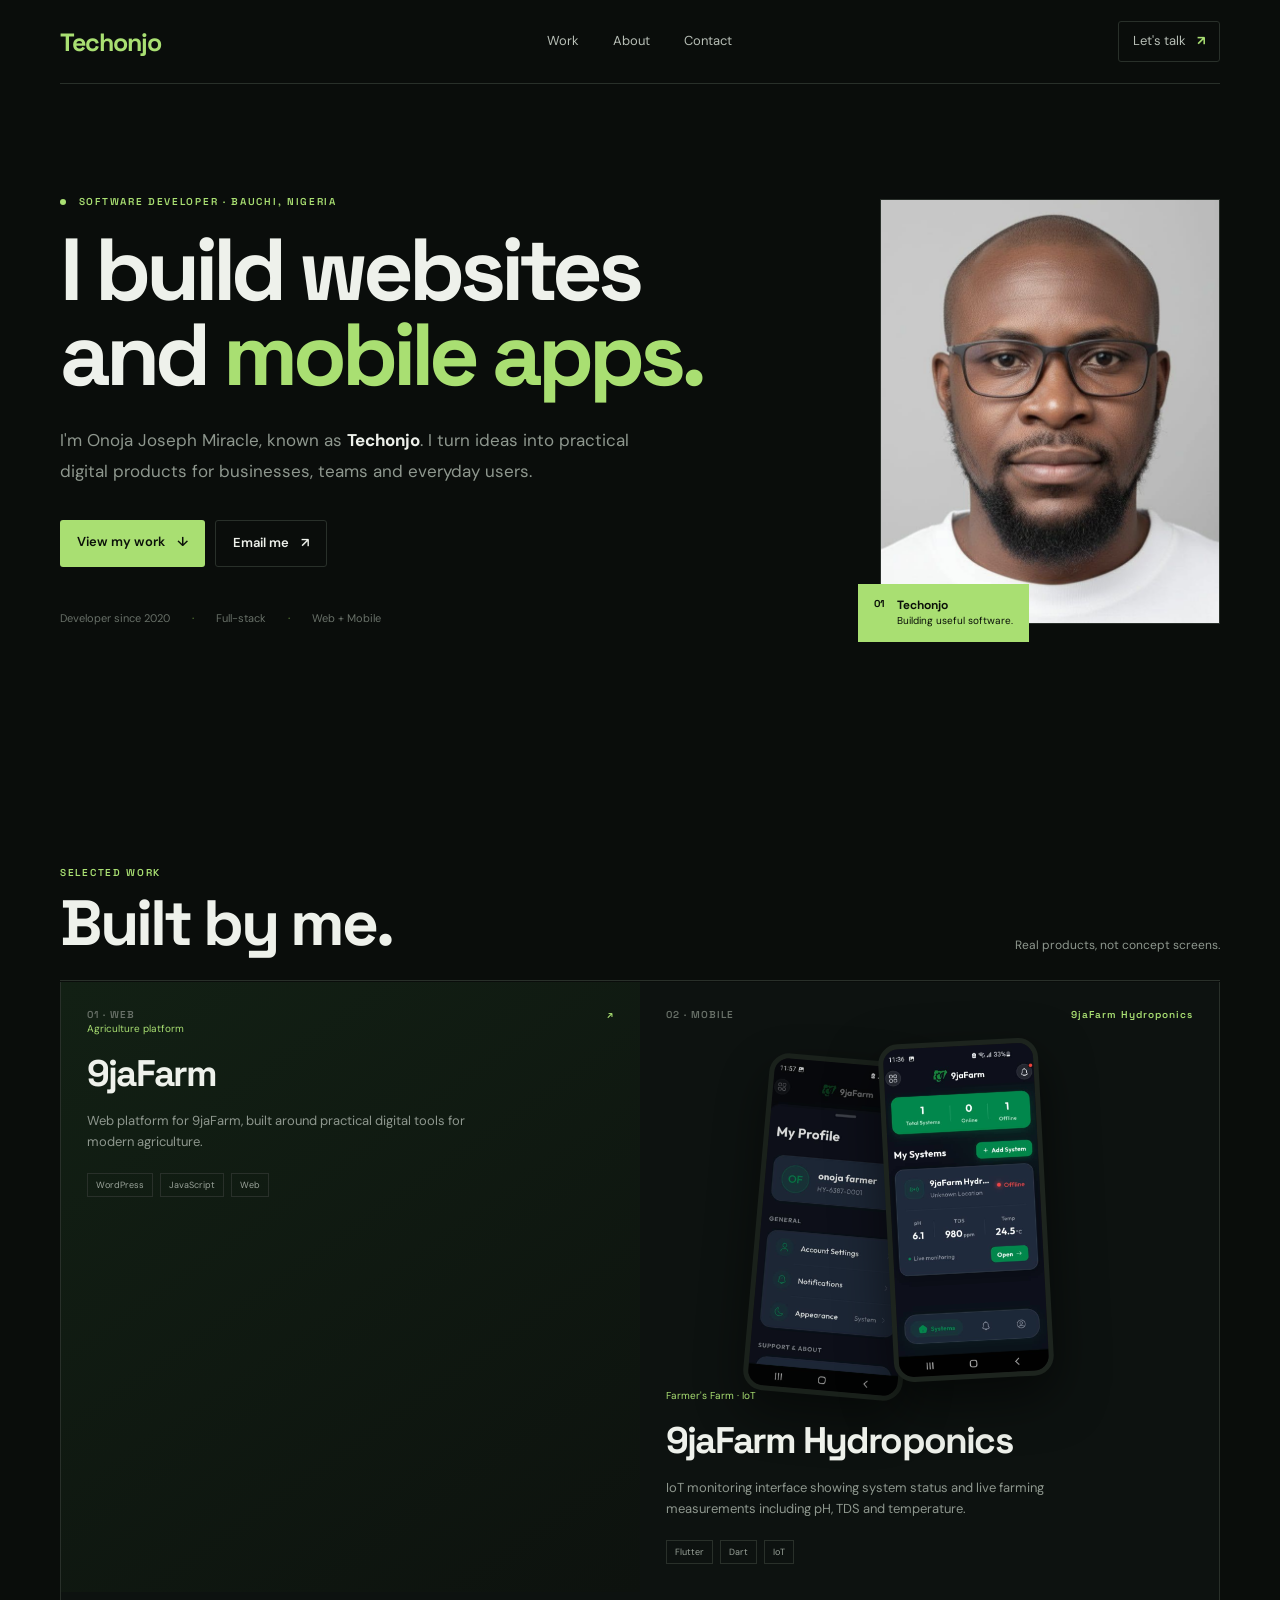
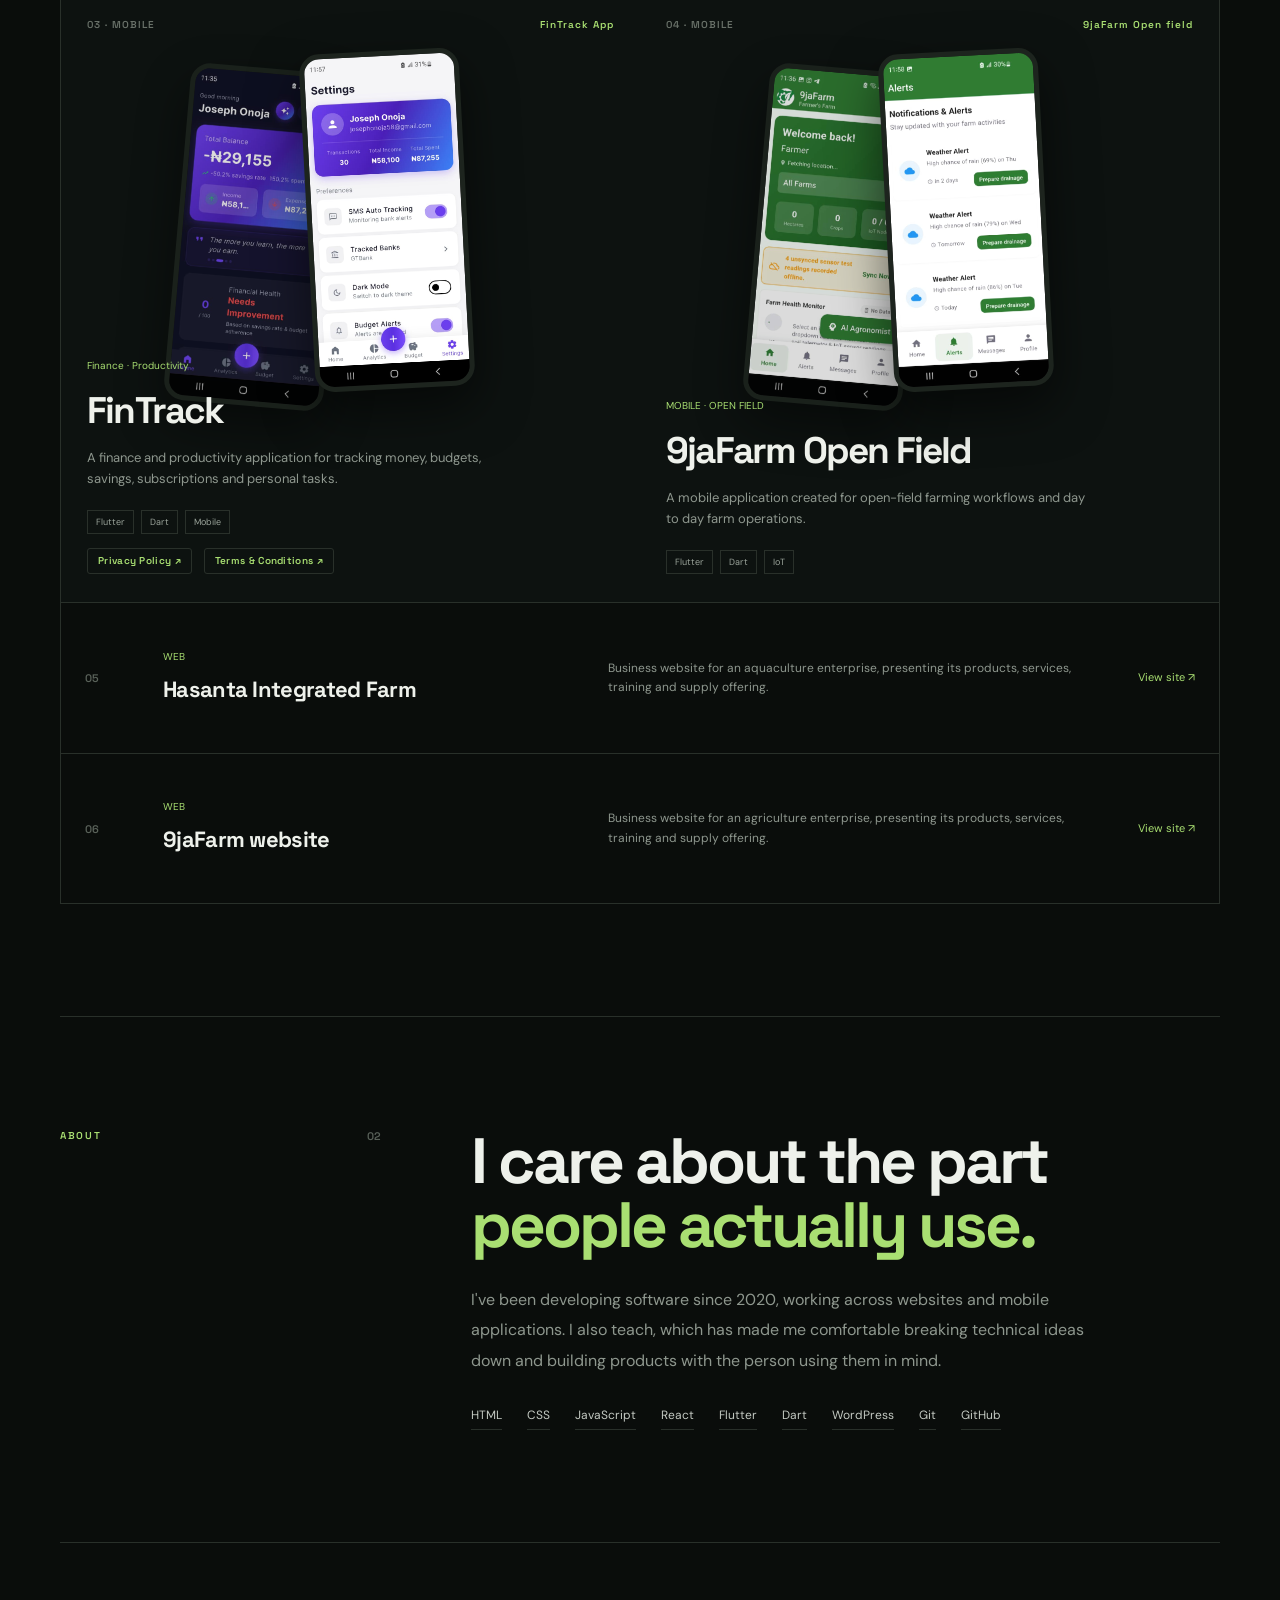
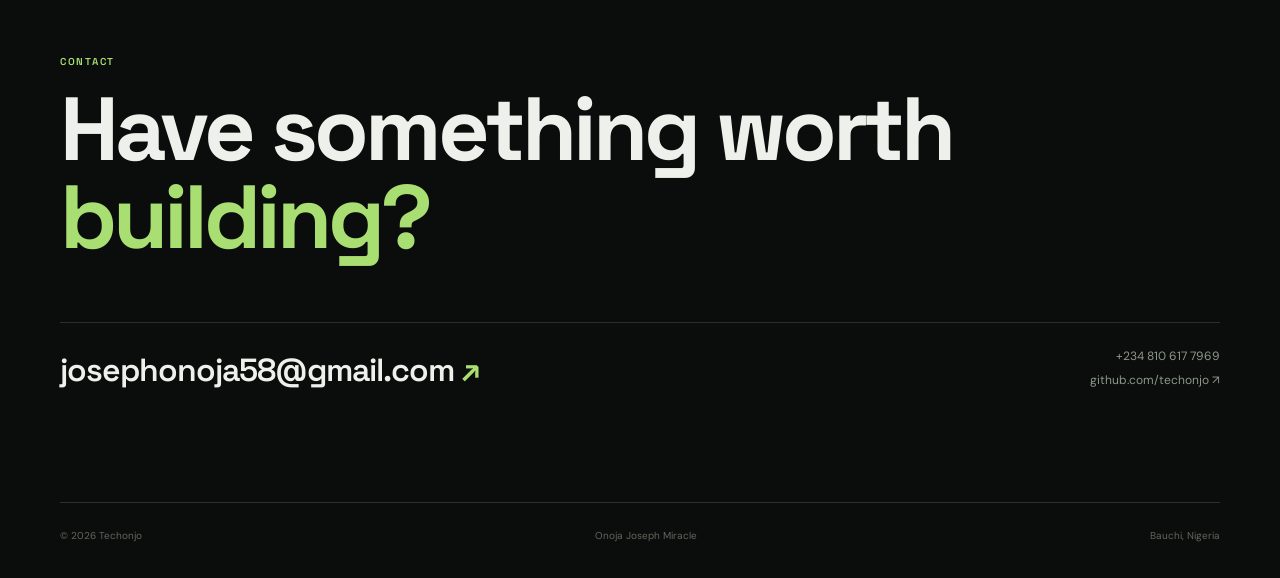
==== index.html @ ebf91900 "Add FinTrack privacy policy & terms pages; add legal links under FinTrack card" ====
<!DOCTYPE html>
<html lang="en">
<head>
  <meta charset="UTF-8">
  <meta name="viewport" content="width=device-width, initial-scale=1.0">
  <meta name="description" content="Techonjo — Onoja Joseph Miracle, software developer building web and mobile applications.">
  <title>Techonjo — Software Developer</title>
  <link rel="preconnect" href="https://fonts.googleapis.com">
  <link rel="preconnect" href="https://fonts.gstatic.com" crossorigin>
  <link href="https://fonts.googleapis.com/css2?family=DM+Sans:wght@400;500;600;700&family=Space+Grotesk:wght@500;600;700&display=swap" rel="stylesheet">
  <link rel="stylesheet" href="styles.css">
</head>
<body>
  <header class="nav">
    <a class="brand" href="#home">Techonjo</a>
    <nav><a href="#work">Work</a><a href="#about">About</a><a href="#contact">Contact</a></nav>
    <a class="talk" href="mailto:josephonoja58@gmail.com">Let's talk <b>↗</b></a>
    <button class="hamburger" id="hamburger" aria-label="Open menu">
      <span></span><span></span><span></span>
    </button>
  </header>

  <div class="mobile-nav" id="mobile-nav">
    <button class="close-btn" id="close-nav" aria-label="Close menu">×</button>
    <a href="#work" class="mob-link">Work</a>
    <a href="#about" class="mob-link">About</a>
    <a href="#contact" class="mob-link">Contact</a>
    <a href="mailto:josephonoja58@gmail.com" style="color:var(--green);font-size:14px;margin-top:8px">josephonoja58@gmail.com ↗</a>
  </div>

  <main>
    <section class="hero" id="home">
      <div>
        <div class="eyebrow"><span></span> Software Developer · Bauchi, Nigeria</div>
        <h1>I build websites<br>and <em>mobile apps.</em></h1>
        <p class="lead">I'm Onoja Joseph Miracle, known as <strong>Techonjo</strong>. I turn ideas into practical digital products for businesses, teams and everyday users.</p>
        <div class="actions">
          <a class="btn fill" href="#work">View my work <span>↓</span></a>
          <a class="btn outline" href="mailto:josephonoja58@gmail.com">Email me <span>↗</span></a>
        </div>
        <div class="facts"><span>Developer since 2020</span><span>Full-stack</span><span>Web + Mobile</span></div>
      </div>

      <div class="portrait">
        <img src="assets/profile.jpg" alt="Onoja Joseph Miracle">
        <div class="portrait-label"><small>01</small><strong>Techonjo</strong><span>Building useful software.</span></div>
      </div>
    </section>

    <section class="work section" id="work">
      <div class="heading">
        <div><div class="eyebrow">Selected work</div><h2>Built by me.</h2></div>
        <p>Real products, not concept screens.</p>
      </div>

      <div class="feature-grid">
        <a class="feature feature-green" href="https://9jafarm.com.ng" target="_blank" rel="noopener">
          <div class="feature-copy">
            <div class="project-meta"><span>01 · WEB</span><span>↗</span></div>
            <div>
              <div class="type">Agriculture platform</div>
              <h3>9jaFarm</h3>
              <p>Web platform for 9jaFarm, built around practical digital tools for modern agriculture.</p>
              <div class="tags"><span>WordPress</span><span>JavaScript</span><span>Web</span></div>
            </div>
          </div>
        </a>

        <div class="app-showcase">
          <div class="project-meta"><span>02 · MOBILE</span><span>9jaFarm Hydroponics</span></div>
          <div class="phones">
            <div class="phone phone-back"><img src="assets/hydropro.jpeg" alt="9jaFarm Hydroponics app screen"></div>
            <div class="phone phone-front"><img src="assets/9jafarm-farmer.jpg" alt="9jaFarm Farmer's Farm app screen"></div>
          </div>
          <div class="app-copy">
            <div class="type">Farmer's Farm · IoT</div>
            <h3>9jaFarm Hydroponics</h3>
            <p>IoT monitoring interface showing system status and live farming measurements including pH, TDS and temperature.</p>
            <div class="tags"><span>Flutter</span><span>Dart</span><span>IoT</span></div>
          </div>
        </div>

        <div class="app-showcase">
          <div class="project-meta"><span>03 · MOBILE</span><span>FinTrack App</span></div>
          <div class="phones">
            <div class="phone phone-back"><img src="assets/Fintrack.jpeg" alt="FinTrack app screen"></div>
            <div class="phone phone-front"><img src="assets/fintrackwhite.jpeg" alt="FinTrack app screen"></div>
          </div>
          <div class="app-copy">
            <div class="type">Finance · Productivity</div>
            <h3>FinTrack</h3>
            <p>A finance and productivity application for tracking money, budgets, savings, subscriptions and personal tasks.</p>
            <div class="tags"><span>Flutter</span><span>Dart</span><span>Mobile</span></div>
            <div class="legal-links">
              <a href="fintrack-privacy-policy.html">Privacy Policy ↗</a>
              <a href="fintrack-terms.html">Terms &amp; Conditions ↗</a>
            </div>
          </div>
        </div>

        <div class="app-showcase">
          <div class="project-meta"><span>04 · MOBILE</span><span>9jaFarm Open field</span></div>
          <div class="phones">
            <div class="phone phone-back"><img src="assets/9jafarm-hydroponics.jpg" alt="9jaFarm Hydroponics app screen"></div>
            <div class="phone phone-front"><img src="assets/9jafarmweather.jpeg" alt="9jaFarm Hydroponics app screen"></div>
          </div>
          <div class="app-copy">
            <div class="type">MOBILE · OPEN FIELD</div>
            <h3>9jaFarm Open Field</h3>
            <p>A mobile application created for open-field farming workflows and day to day farm operations.</p>
            <div class="tags"><span>Flutter</span><span>Dart</span><span>IoT</span></div>
          </div>
        </div>
      </div>

      <div class="project-list">
        <article class="row-project">
          <div class="number">05</div><div><div class="type">WEB</div><h3>Hasanta Integrated Farm</h3></div>
          <p>Business website for an aquaculture enterprise, presenting its products, services, training and supply offering.</p>
          <a class="arrow" href="https://hasantafarm.com" target="_blank" rel="noopener">View site ↗</a>
        </article>

        <article class="row-project">
          <div class="number">06</div><div><div class="type">WEB</div><h3>9jaFarm website</h3></div>
          <p>Business website for an agriculture enterprise, presenting its products, services, training and supply offering.</p>
          <a class="arrow" href="https://9jafarm.com.ng" target="_blank" rel="noopener">View site ↗</a>
        </article>
      </div>
    </section>

    <section class="about section" id="about">
      <div class="side"><div class="eyebrow">About</div><span>02</span></div>
      <div>
        <h2>I care about the part<br><em>people actually use.</em></h2>
        <p class="about-text">I've been developing software since 2020, working across websites and mobile applications. I also teach, which has made me comfortable breaking technical ideas down and building products with the person using them in mind.</p>
        <div class="skill-line">
          <span>HTML</span><span>CSS</span><span>JavaScript</span><span>React</span><span>Flutter</span><span>Dart</span><span>WordPress</span><span>Git</span><span>GitHub</span>
        </div>
      </div>
    </section>

    <section class="contact section" id="contact">
      <div class="eyebrow">Contact</div>
      <h2>Have something worth<br><em>building?</em></h2>
      <div class="contact-bottom">
        <a class="big-email" href="mailto:josephonoja58@gmail.com">josephonoja58@gmail.com <span>↗</span></a>
        <div><a href="tel:+2348106177969">+234 810 617 7969</a><a href="https://github.com/techonjo" target="_blank" rel="noopener">github.com/techonjo ↗</a></div>
      </div>
    </section>
  </main>

  <footer><span>© 2026 Techonjo</span><span>Onoja Joseph Miracle</span><span>Bauchi, Nigeria</span></footer>
  <script src="script.js"></script>
  <script>
    const hamburger = document.getElementById('hamburger');
    const mobileNav = document.getElementById('mobile-nav');
    const closeNav  = document.getElementById('close-nav');
    const mobLinks  = document.querySelectorAll('.mob-link');
    hamburger.addEventListener('click', () => mobileNav.classList.add('open'));
    closeNav.addEventListener('click',  () => mobileNav.classList.remove('open'));
    mobLinks.forEach(l => l.addEventListener('click', () => mobileNav.classList.remove('open')));
  </script>
</body>
</html>
---- styles.css ----
:root{--bg:#0a0d0b;--panel:#101511;--panel2:#151b16;--text:#eef1eb;--muted:#8e978e;--line:#29302a;--green:#a9df72;--green2:#6f9f45;--max:1160px}
*{box-sizing:border-box;margin:0;padding:0}html{scroll-behavior:smooth}body{background:var(--bg);color:var(--text);font-family:"DM Sans",sans-serif;line-height:1.6}a{color:inherit;text-decoration:none}.nav{width:min(var(--max),calc(100% - 44px));height:84px;margin:auto;border-bottom:1px solid var(--line);display:flex;align-items:center;justify-content:space-between}.brand{font:700 25px "Space Grotesk";letter-spacing:-1px;color:var(--green)}nav{display:flex;gap:34px}nav a,.talk{font-size:13px;color:#b7beb6}nav a:hover,.talk:hover{color:var(--green)}.talk{border:1px solid var(--line);padding:9px 14px;border-radius:3px}.talk b{color:var(--green);margin-left:8px}.hero,.section{width:min(var(--max),calc(100% - 44px));margin:auto}.hero{min-height:670px;padding:90px 0 105px;display:grid;grid-template-columns:1.4fr .6fr;gap:80px;align-items:center}.eyebrow{font:600 10px "Space Grotesk";letter-spacing:1.7px;text-transform:uppercase;color:var(--green)}.eyebrow span{display:inline-block;width:6px;height:6px;border-radius:50%;background:var(--green);margin-right:8px}h1,h2,h3{font-family:"Space Grotesk",sans-serif}h1{font-size:clamp(54px,7vw,88px);line-height:.96;letter-spacing:-5px;margin:20px 0 28px}em{font-style:normal;color:var(--green)}.lead{max-width:600px;color:var(--muted);font-size:17px;line-height:1.8}.lead strong{color:var(--text)}.actions{display:flex;gap:10px;margin-top:34px}.btn{padding:12px 17px;font-size:13px;font-weight:600;border-radius:3px}.fill{background:var(--green);color:#0b1009}.outline{border:1px solid var(--line)}.btn span{margin-left:9px}.facts{display:flex;gap:22px;margin-top:43px;color:#687068;font-size:11px}.facts span+span:before{content:"·";color:var(--green2);margin-right:22px}.portrait{width:340px;justify-self:end;position:relative}.portrait img{width:100%;aspect-ratio:4/5;object-fit:cover;object-position:center top;display:block;filter:saturate(.78);border:1px solid var(--line)}.portrait-label{position:absolute;bottom:-18px;left:-22px;background:var(--green);color:#0a1008;padding:13px 16px;display:grid;grid-template-columns:auto auto;column-gap:12px}.portrait-label small{font:700 10px "Space Grotesk";grid-row:span 2}.portrait-label strong{font:700 12px "Space Grotesk"}.portrait-label span{font-size:10px}.section{padding:112px 0}.heading{border-bottom:1px solid var(--line);padding-bottom:25px;margin-bottom:1px;display:flex;justify-content:space-between;align-items:end}.heading h2{font-size:clamp(43px,5vw,66px);line-height:1;letter-spacing:-3px;margin-top:12px}.heading>p{color:var(--muted);font-size:12px}.feature-grid{display:grid;grid-template-columns:1fr 1fr;border:1px solid var(--line);border-top:0}.feature,.app-showcase{min-height:610px}.feature{padding:26px;background:linear-gradient(145deg,#122014,#0d120e);display:flex;flex-direction:column;justify-content:space-between}.project-meta{display:flex;justify-content:space-between;color:#687068;font:600 10px "Space Grotesk";letter-spacing:1px}.project-meta span:last-child{color:var(--green)}.type{font-size:10px;color:var(--green);margin-bottom:7px}.feature h3,.app-copy h3{font-size:37px;letter-spacing:-1.8px}.feature p,.app-copy p{color:var(--muted);font-size:13px;max-width:420px;margin-top:8px}.tags{display:flex;gap:7px;flex-wrap:wrap;margin-top:20px}.tags span{border:1px solid var(--line);padding:4px 8px;color:#9aa39a;font-size:9px}.app-showcase{background:#0d1210;position:relative;overflow:hidden;padding:26px}.phones{height:330px;position:relative;margin-top:25px}.phone{position:absolute;width:160px;height:338px;overflow:hidden;border:5px solid #1d241e;border-radius:20px;box-shadow:0 20px 50px #0008;background:#111}.phone img{width:100%;height:100%;object-fit:cover}.phone-back{left:90px;top:12px;transform:rotate(5deg);opacity:.85}.phone-front{left:220px;top:-5px;transform:rotate(-3deg);z-index:2}.app-copy{position:absolute;left:26px;bottom:28px}.project-list{border:1px solid var(--line);border-top:0}.row-project{min-height:150px;padding:27px 24px;display:grid;grid-template-columns:60px 1fr 1.1fr 100px;gap:18px;align-items:center;border-top:1px solid var(--line);transition:background .2s}.row-project:first-child{border-top:0}.row-project:hover{background:var(--panel)}.number{color:#596159;font:600 11px "Space Grotesk"}.row-project h3{font-size:22px;letter-spacing:-.7px}.row-project p{color:var(--muted);font-size:12px}.arrow{font-size:11px;color:var(--green);text-align:right}.about{display:grid;grid-template-columns:.6fr 1.4fr;gap:90px;border-top:1px solid var(--line)}.side{display:flex;justify-content:space-between}.side>span{color:#596159;font:600 11px "Space Grotesk"}.about h2{font-size:clamp(42px,5vw,64px);line-height:1;letter-spacing:-3px;margin-bottom:28px}.about-text{max-width:650px;color:var(--muted);font-size:16px;line-height:1.9}.skill-line{display:flex;flex-wrap:wrap;gap:17px 25px;margin-top:30px}.skill-line span{font-size:12px;color:#c4cac3;border-bottom:1px solid var(--line);padding-bottom:4px}.contact{border-top:1px solid var(--line)}.contact h2{font-size:clamp(52px,7vw,90px);line-height:.98;letter-spacing:-4px;margin:18px 0 60px}.contact-bottom{border-top:1px solid var(--line);padding-top:24px;display:flex;justify-content:space-between;align-items:end}.big-email{font:600 clamp(19px,3vw,32px) "Space Grotesk";letter-spacing:-1px}.big-email span{color:var(--green)}.contact-bottom div{display:flex;flex-direction:column;text-align:right;gap:5px;color:var(--muted);font-size:12px}.contact-bottom a:hover{color:var(--green)}footer{width:min(var(--max),calc(100% - 44px));margin:auto;border-top:1px solid var(--line);padding:25px 0 34px;color:#5f685f;font-size:10px;display:flex;justify-content:space-between}
/* ── Legal links (under FinTrack card) ───────────────────── */
.legal-links{display:flex;gap:12px;margin-top:14px;flex-wrap:wrap}
.legal-links a{font-size:10px;font-family:"Space Grotesk",sans-serif;font-weight:600;color:var(--green);border:1px solid var(--line);padding:4px 10px;border-radius:3px;letter-spacing:.3px;transition:background .2s,border-color .2s}
.legal-links a:hover{background:#1a2b15;border-color:var(--green)}
/* ── Hamburger Menu ──────────────────────────────────────── */
.hamburger{display:none;flex-direction:column;gap:5px;cursor:pointer;padding:6px;border:none;background:none}
.hamburger span{display:block;width:22px;height:2px;background:var(--text);border-radius:2px;transition:all .3s}
.mobile-nav{display:none;position:fixed;inset:0;background:var(--bg);z-index:100;flex-direction:column;align-items:center;justify-content:center;gap:36px}
.mobile-nav.open{display:flex}
.mobile-nav a{font:600 28px "Space Grotesk";color:var(--text);letter-spacing:-1px}
.mobile-nav a:hover{color:var(--green)}
.mobile-nav .close-btn{position:absolute;top:28px;right:28px;font-size:24px;background:none;border:none;color:var(--text);cursor:pointer}

/* ── Tablet (≤1024px) ─────────────────────────────────── */
@media(max-width:1024px){
  .feature-grid{grid-template-columns:1fr 1fr}
  .hero{padding:70px 0 90px;gap:50px}
  .phones{height:290px}
  .phone{width:140px;height:295px}
  .phone-back{left:60px}
  .phone-front{left:185px}
}

/* ── Mobile (≤768px) ──────────────────────────────────── */
@media(max-width:768px){
  nav{display:none}
  .hamburger{display:flex}
  .hero{grid-template-columns:1fr;gap:50px;min-height:auto;padding:60px 0 80px}
  .portrait{justify-self:start;width:min(100%,300px)}
  .portrait-label{left:-10px}
  .feature-grid{grid-template-columns:1fr}
  .feature,.app-showcase{min-height:480px}
  .app-showcase{padding:22px 22px 180px}
  .phones{height:260px;margin-top:20px}
  .phone{width:130px;height:274px}
  .phone-back{left:30px;top:10px}
  .phone-front{left:150px;top:-5px}
  .app-copy{position:absolute;left:22px;bottom:22px;right:22px}
  .app-copy h3{font-size:28px;letter-spacing:-1px}
  .row-project{grid-template-columns:45px 1fr;min-height:auto;padding:20px 18px}
  .row-project p,.arrow{grid-column:2}
  .arrow{text-align:left}
  .about{grid-template-columns:1fr;gap:30px}
  .contact-bottom{display:block}
  .contact-bottom div{text-align:left;margin-top:20px}
  footer{gap:12px;flex-wrap:wrap}
  .section{padding:80px 0}
  .heading h2{font-size:clamp(36px,5vw,56px)}
}

/* ── Small Mobile (≤480px) ───────────────────────────── */
@media(max-width:480px){
  .nav,.hero,.section,footer{width:calc(100% - 28px)}
  h1{font-size:clamp(44px,12vw,68px);letter-spacing:-3px}
  .lead{font-size:15px}
  .facts{flex-wrap:wrap;gap:6px 12px}
  .facts span+span:before{display:none}
  .actions{flex-direction:column}
  .btn{text-align:center}
  .portrait{width:min(100%,280px)}
  .portrait-label{left:0;bottom:-14px}
  .feature,.app-showcase{min-height:440px}
  .app-showcase{padding:18px 18px 190px}
  .phones{height:220px;margin-top:16px}
  .phone{width:110px;height:232px;border-width:4px}
  .phone-back{left:16px;top:8px}
  .phone-front{left:120px;top:-4px}
  .app-copy h3{font-size:24px}
  .feature h3{font-size:28px}
  .row-project h3{font-size:18px}
  .section{padding:60px 0}
  .about h2{font-size:clamp(36px,9vw,52px)}
  .contact h2{font-size:clamp(38px,10vw,60px);letter-spacing:-2px}
  .big-email{font-size:clamp(16px,4.5vw,22px)}
  footer{font-size:9px}
}
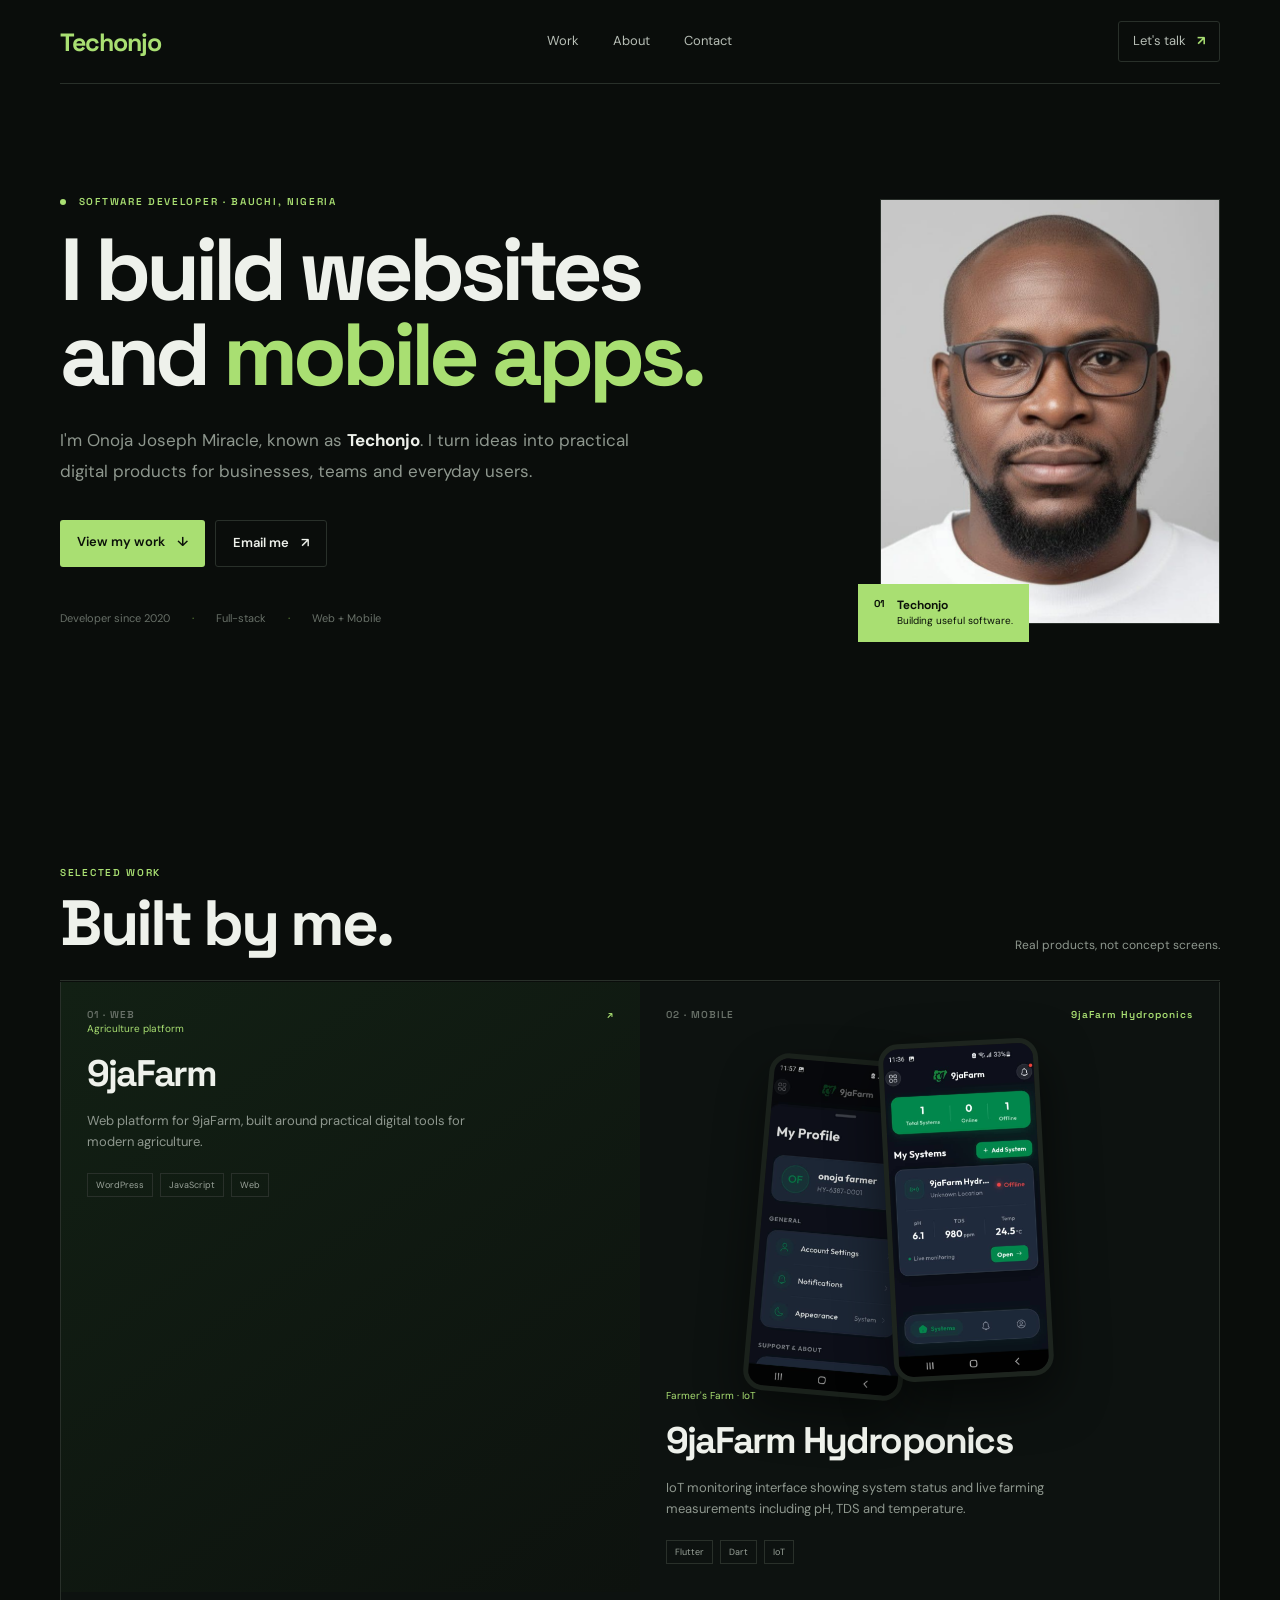
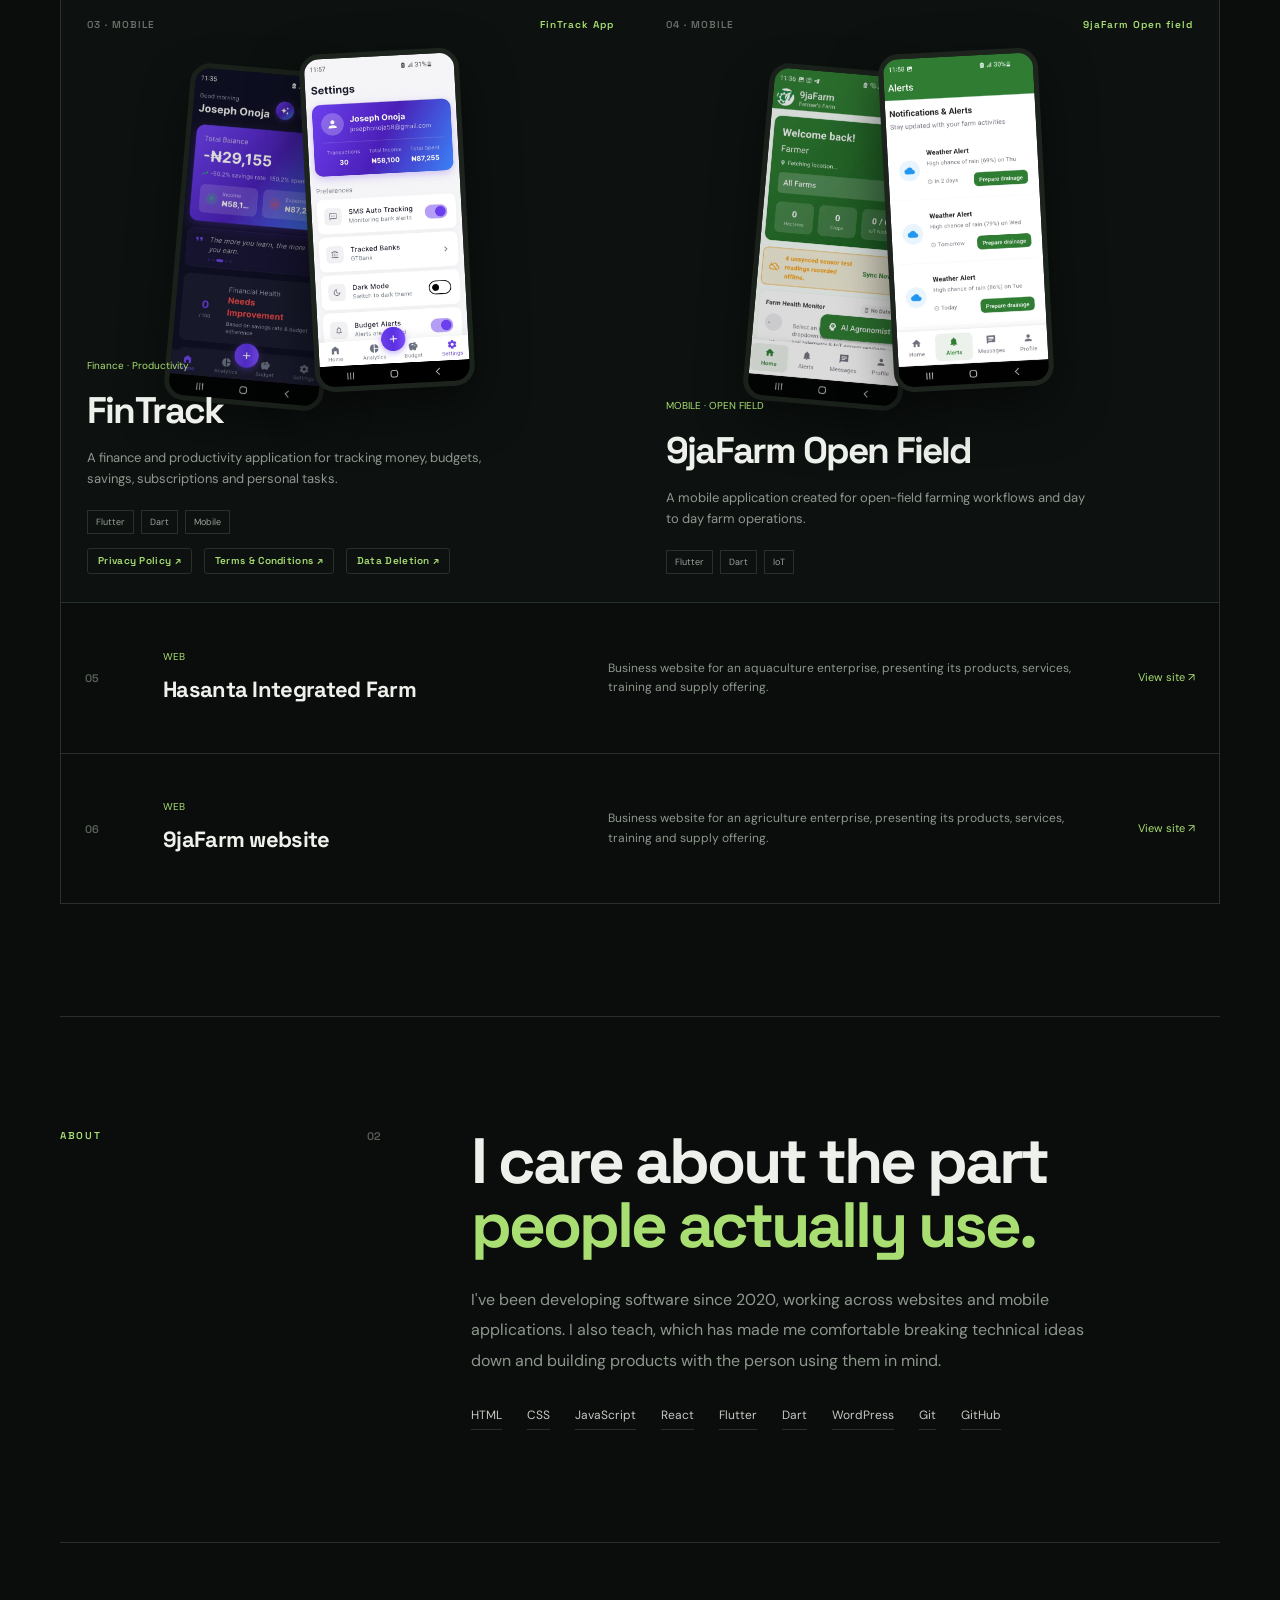
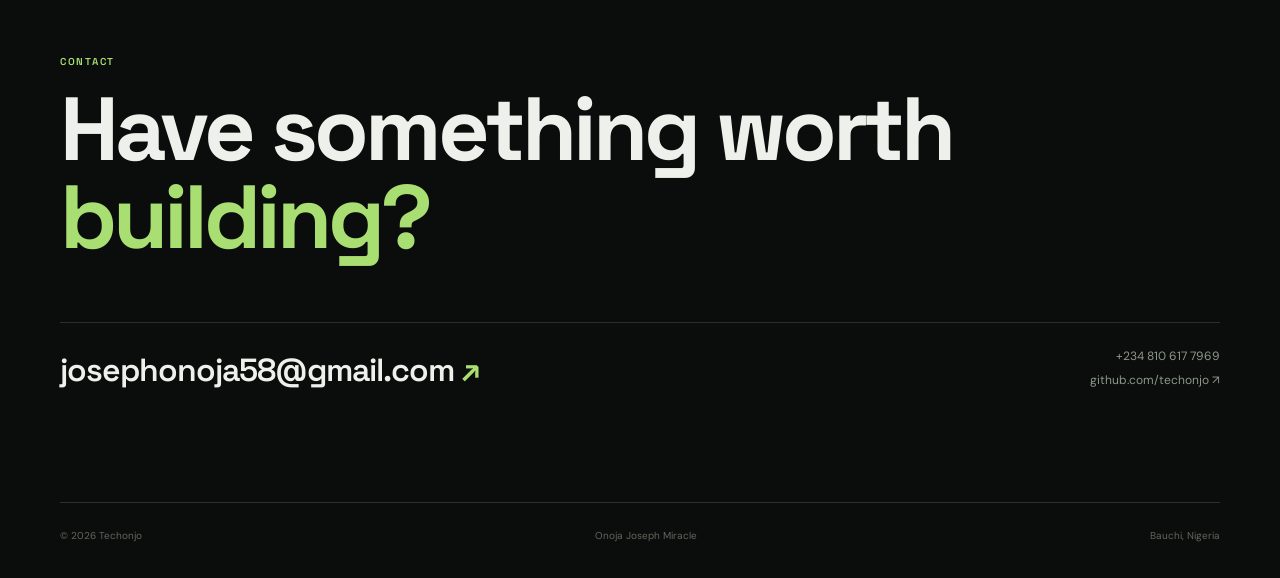
==== commit dec0bb4e: "Add FinTrack Account and Data Deletion page" ====
--- a/index.html
+++ b/index.html
@@ -94,6 +94,7 @@
             <div class="legal-links">
               <a href="fintrack-privacy-policy.html">Privacy Policy ↗</a>
               <a href="fintrack-terms.html">Terms &amp; Conditions ↗</a>
+              <a href="fintrack-deletion.html">Data Deletion ↗</a>
             </div>
           </div>
         </div>
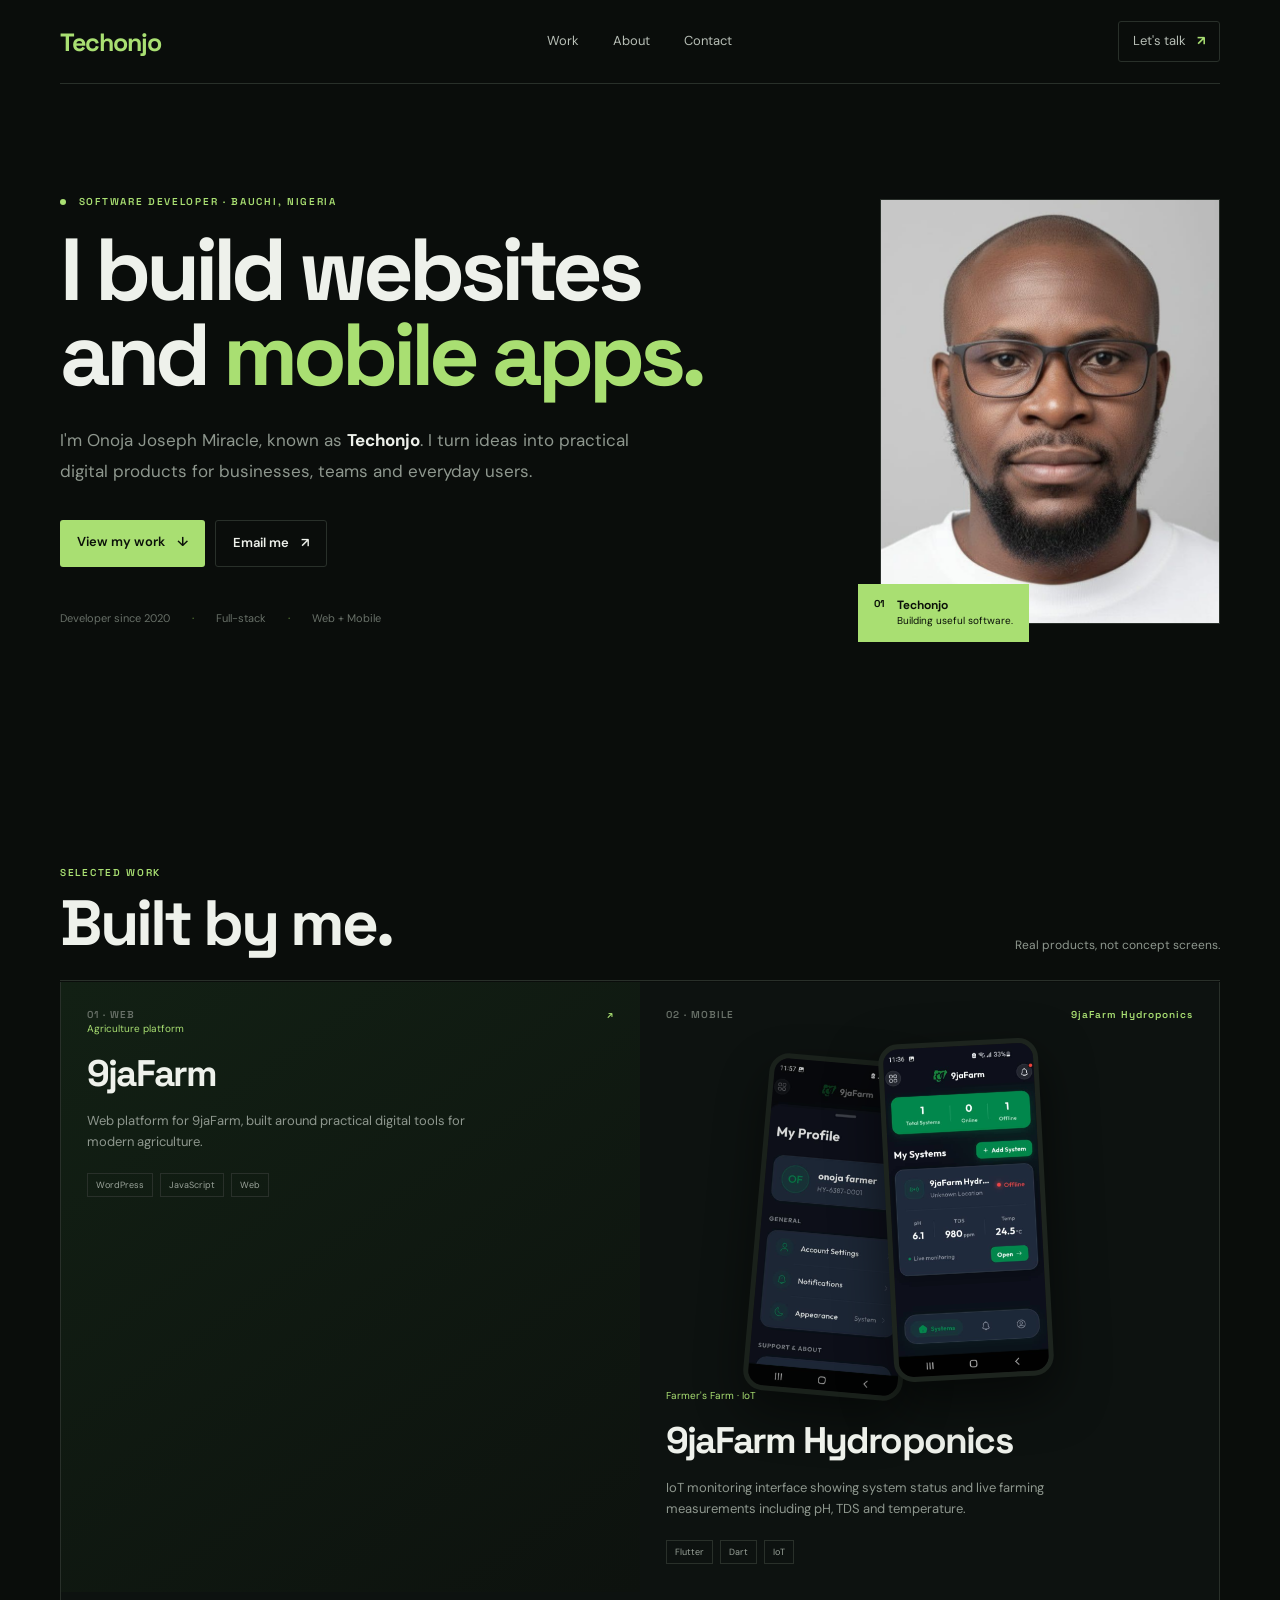
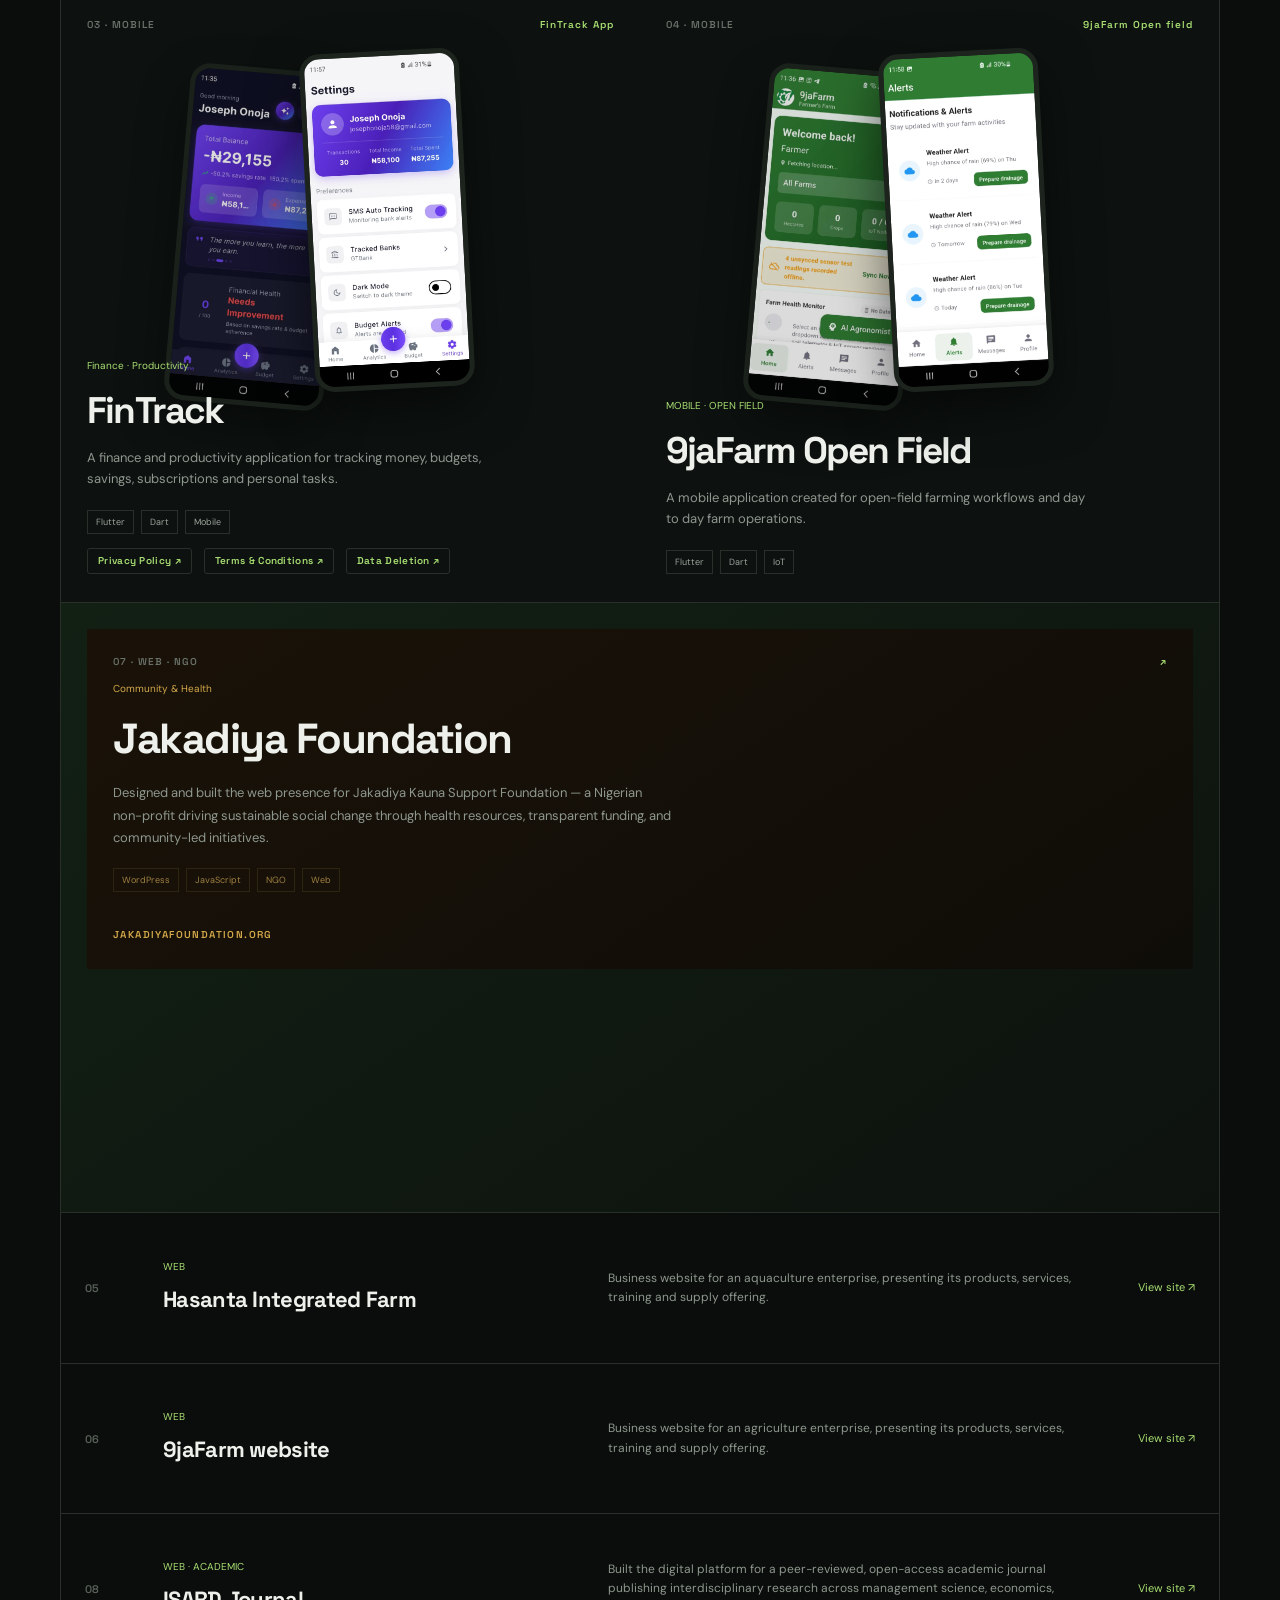
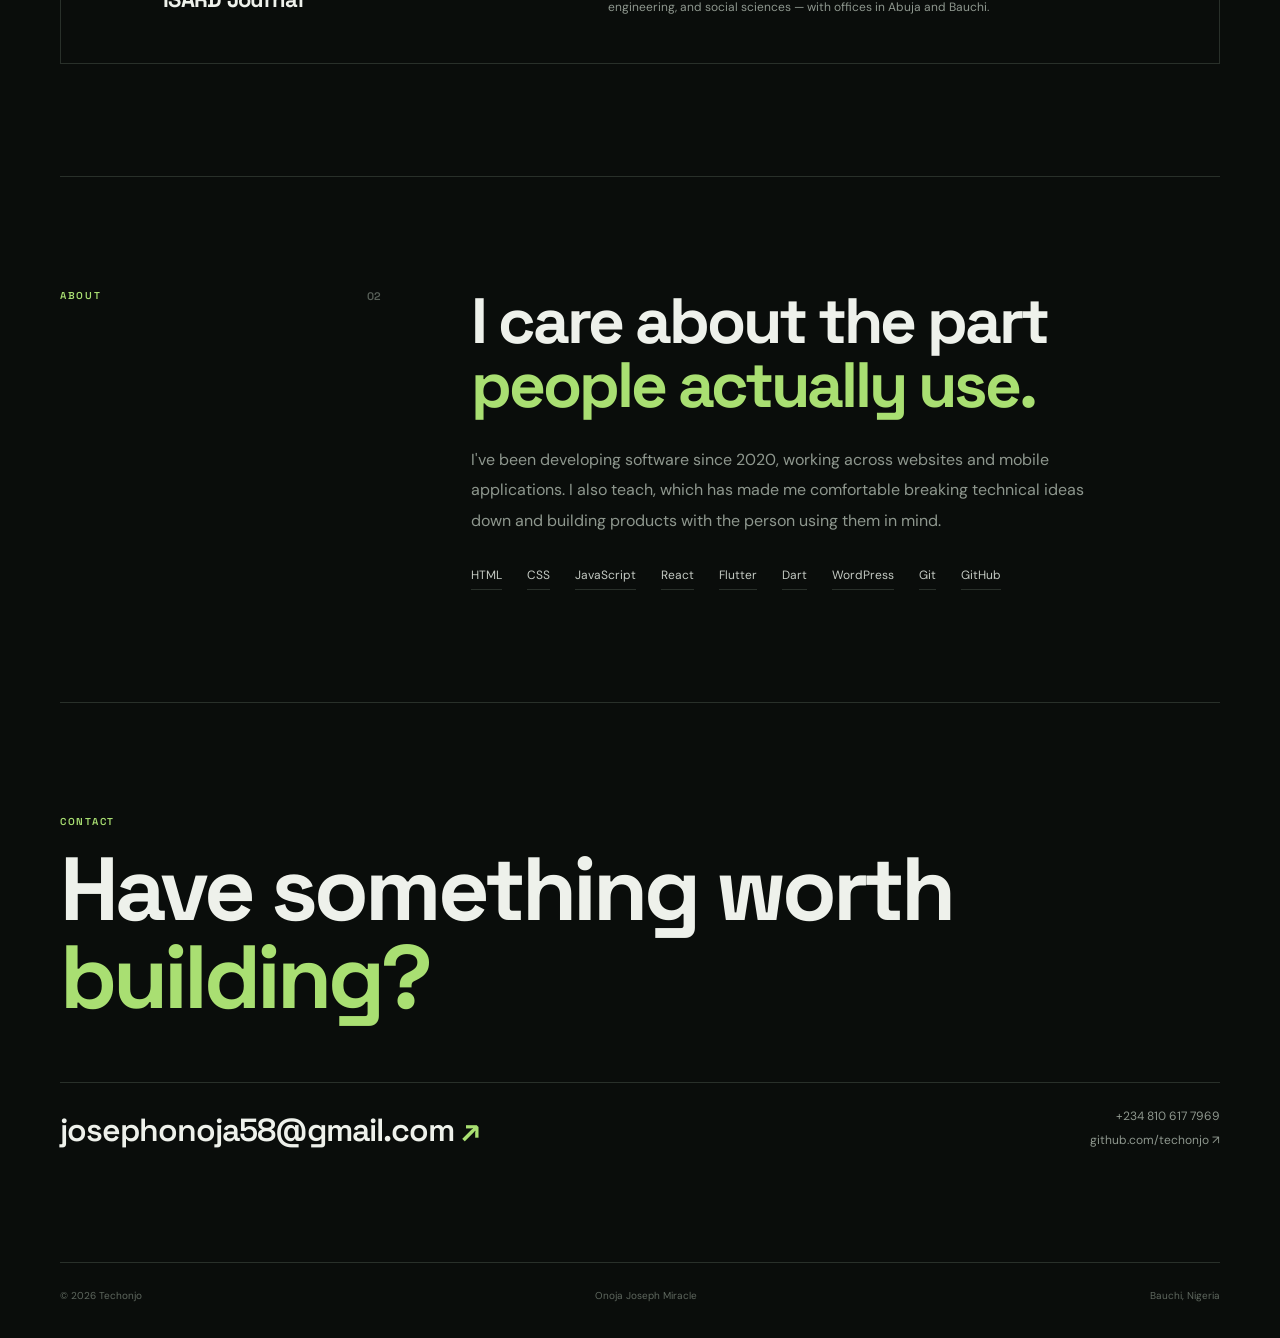
==== commit 7f38b9b8: "Add Jakadiya Foundation and ISARD Journal to portfolio" ====
--- a/index.html
+++ b/index.html
@@ -114,6 +114,25 @@
         </div>
       </div>
 
+      <!-- Jakadiya Foundation — full feature card -->
+      <a class="feature feature-warm" href="https://jakadiyafoundation.org" target="_blank" rel="noopener" style="display:block;border:1px solid var(--line);border-top:0;text-decoration:none;">
+        <div class="feature-copy" style="padding:26px;background:linear-gradient(145deg,#1a1208,#0f0d08);min-height:340px;display:flex;flex-direction:column;justify-content:space-between;">
+          <div class="project-meta"><span>07 · WEB · NGO</span><span>↗</span></div>
+          <div>
+            <div class="type" style="color:#d4a94a;">Community &amp; Health</div>
+            <h3 style="font-size:clamp(28px,4vw,42px);letter-spacing:-1.5px;color:#eef1eb;margin:8px 0 10px;">Jakadiya Foundation</h3>
+            <p style="color:#8e978e;font-size:13px;max-width:560px;line-height:1.75;">Designed and built the web presence for Jakadiya Kauna Support Foundation — a Nigerian non-profit driving sustainable social change through health resources, transparent funding, and community-led initiatives.</p>
+            <div class="tags" style="margin-top:18px;">
+              <span style="border-color:#2e2510;color:#a08040;">WordPress</span>
+              <span style="border-color:#2e2510;color:#a08040;">JavaScript</span>
+              <span style="border-color:#2e2510;color:#a08040;">NGO</span>
+              <span style="border-color:#2e2510;color:#a08040;">Web</span>
+            </div>
+          </div>
+          <div style="margin-top:22px;font-size:10px;font-family:'Space Grotesk',sans-serif;font-weight:600;letter-spacing:1.4px;color:#d4a94a;text-transform:uppercase;">jakadiyafoundation.org</div>
+        </div>
+      </a>
+
       <div class="project-list">
         <article class="row-project">
           <div class="number">05</div><div><div class="type">WEB</div><h3>Hasanta Integrated Farm</h3></div>
@@ -125,6 +144,12 @@
           <div class="number">06</div><div><div class="type">WEB</div><h3>9jaFarm website</h3></div>
           <p>Business website for an agriculture enterprise, presenting its products, services, training and supply offering.</p>
           <a class="arrow" href="https://9jafarm.com.ng" target="_blank" rel="noopener">View site ↗</a>
+        </article>
+
+        <article class="row-project">
+          <div class="number">08</div><div><div class="type">WEB · ACADEMIC</div><h3>ISARD Journal</h3></div>
+          <p>Built the digital platform for a peer-reviewed, open-access academic journal publishing interdisciplinary research across management science, economics, engineering, and social sciences — with offices in Abuja and Bauchi.</p>
+          <a class="arrow" href="https://isardjournal.ng" target="_blank" rel="noopener">View site ↗</a>
         </article>
       </div>
     </section>
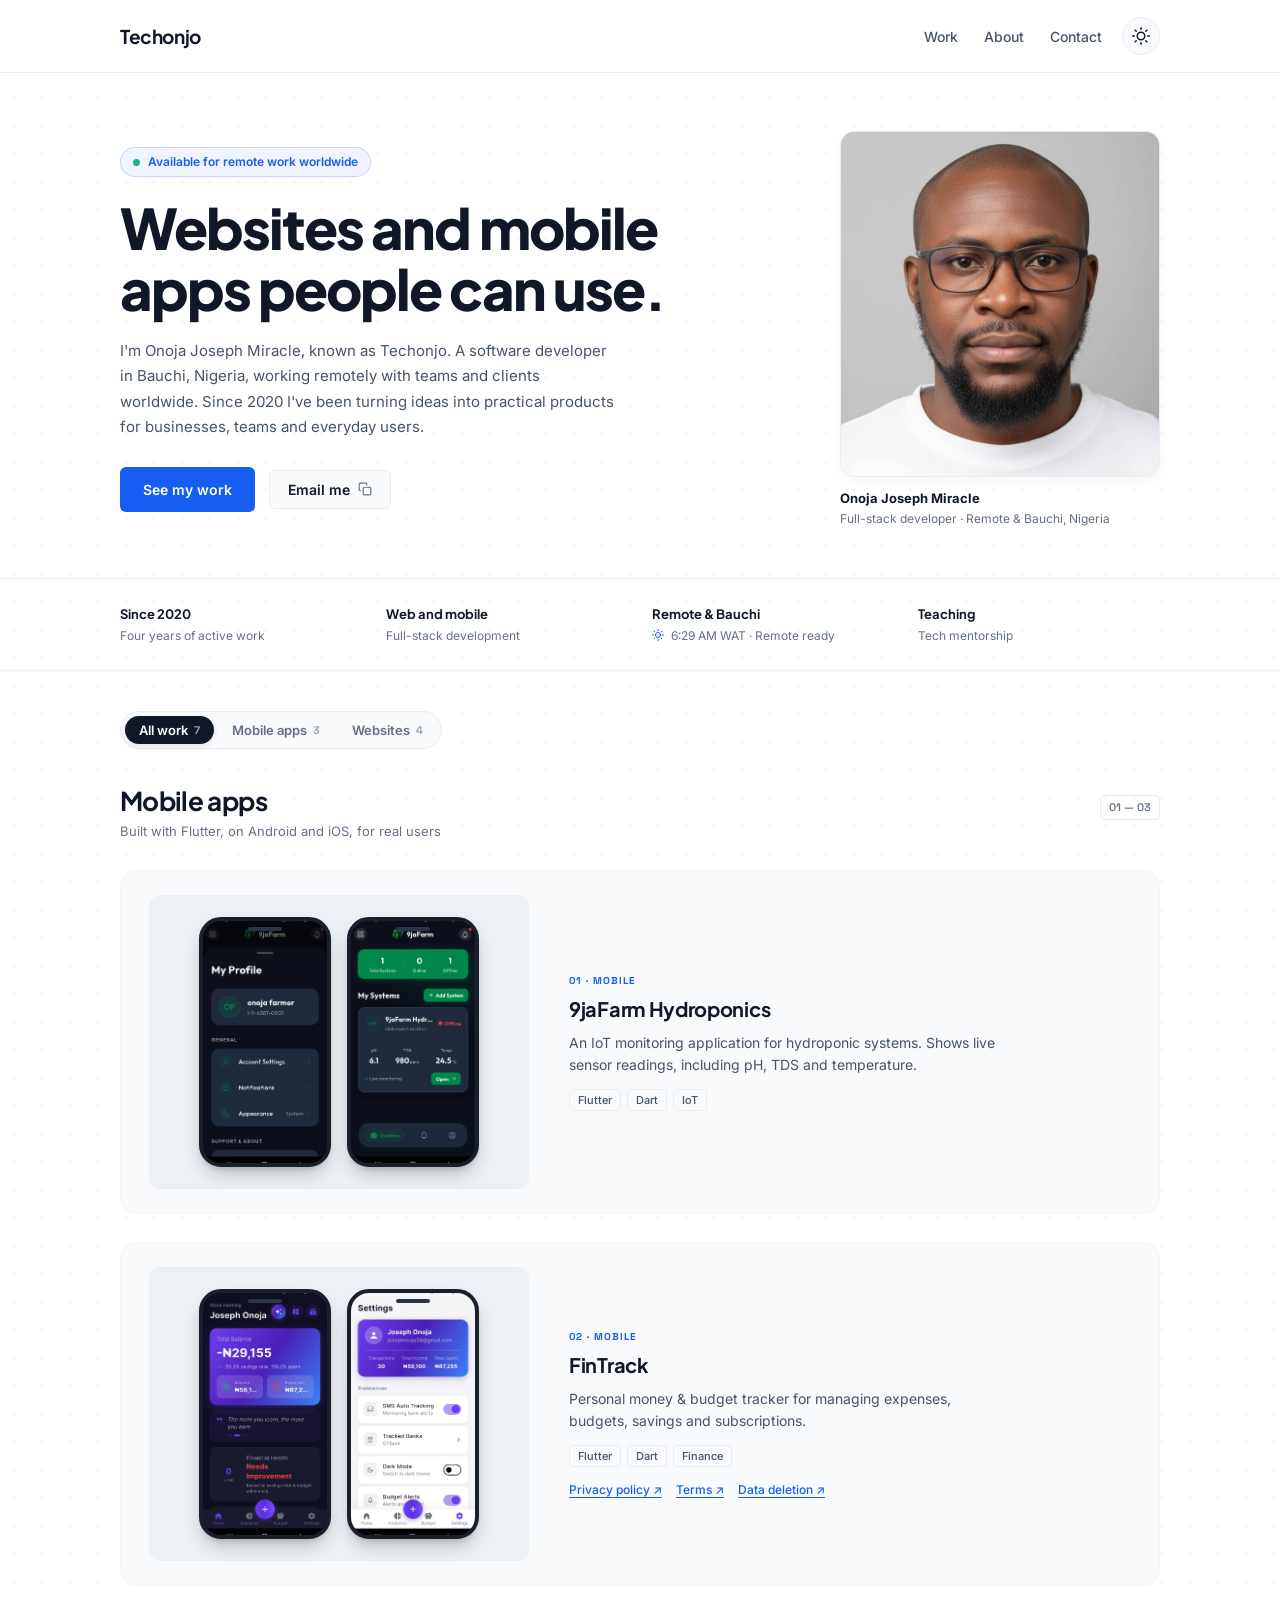
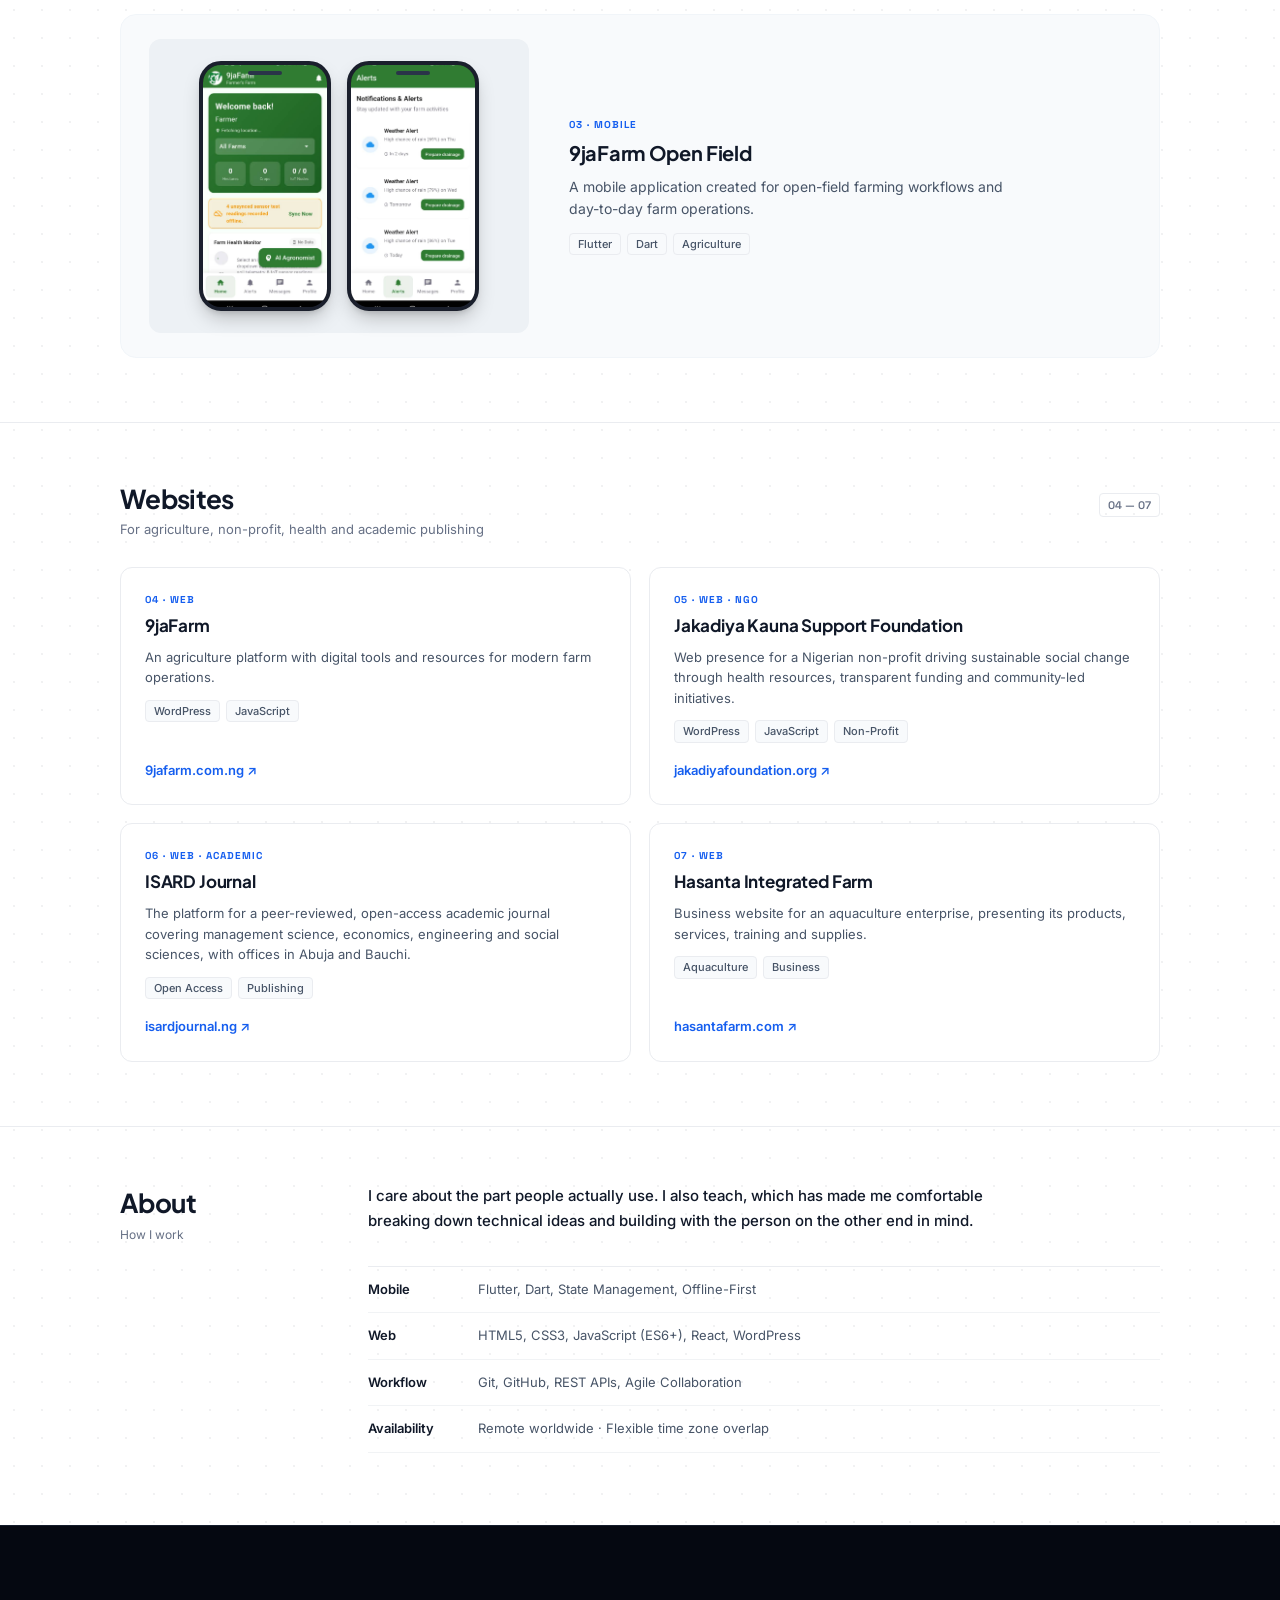
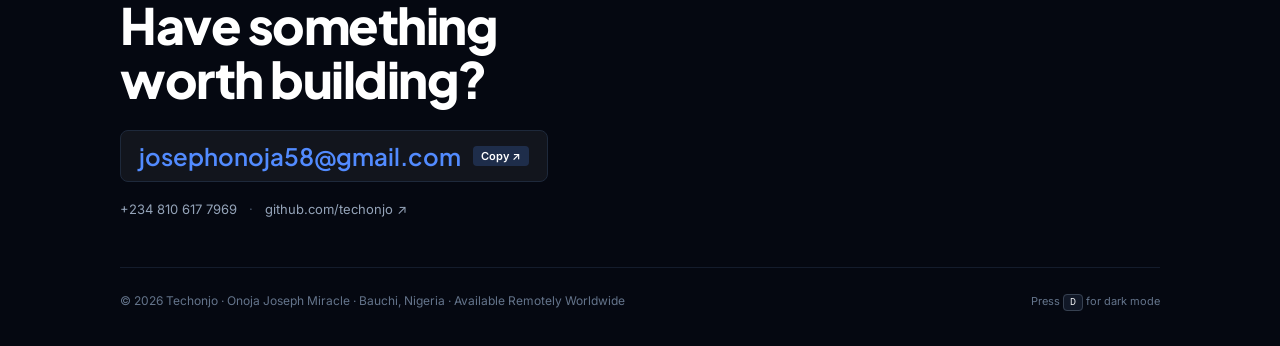
==== commit ce27bca8: "Redesign portfolio: editorial aesthetic, dark mode switcher, interactive project filter, and vector " ====
--- a/index.html
+++ b/index.html
@@ -1,190 +1,393 @@
 <!DOCTYPE html>
-<html lang="en">
+<html lang="en" data-theme="light">
 <head>
   <meta charset="UTF-8">
   <meta name="viewport" content="width=device-width, initial-scale=1.0">
-  <meta name="description" content="Techonjo — Onoja Joseph Miracle, software developer building web and mobile applications.">
+  <meta name="description" content="Techonjo — Onoja Joseph Miracle, software developer building websites and mobile applications people can use.">
   <title>Techonjo — Software Developer</title>
   <link rel="preconnect" href="https://fonts.googleapis.com">
   <link rel="preconnect" href="https://fonts.gstatic.com" crossorigin>
-  <link href="https://fonts.googleapis.com/css2?family=DM+Sans:wght@400;500;600;700&family=Space+Grotesk:wght@500;600;700&display=swap" rel="stylesheet">
+  <link href="https://fonts.googleapis.com/css2?family=Inter:wght@400;500;600;700&family=Plus+Jakarta+Sans:wght@600;700;800&family=Space+Grotesk:wght@500;600;700&display=swap" rel="stylesheet">
   <link rel="stylesheet" href="styles.css">
+  <script>
+    (function() {
+      const saved = localStorage.getItem('techonjo-theme');
+      if (saved) {
+        document.documentElement.setAttribute('data-theme', saved);
+      } else if (window.matchMedia && window.matchMedia('(prefers-color-scheme: dark)').matches) {
+        document.documentElement.setAttribute('data-theme', 'dark');
+      }
+    })();
+  </script>
 </head>
-<body>
-  <header class="nav">
-    <a class="brand" href="#home">Techonjo</a>
-    <nav><a href="#work">Work</a><a href="#about">About</a><a href="#contact">Contact</a></nav>
-    <a class="talk" href="mailto:josephonoja58@gmail.com">Let's talk <b>↗</b></a>
-    <button class="hamburger" id="hamburger" aria-label="Open menu">
-      <span></span><span></span><span></span>
-    </button>
+<body class="blueprint-grid">
+
+  <!-- Toast Notification for Copying Email -->
+  <div class="toast" id="toast" role="status" aria-live="polite">
+    <svg class="toast-svg" width="16" height="16" viewBox="0 0 24 24" fill="none" stroke="#10b981" stroke-width="2.5" stroke-linecap="round" stroke-linejoin="round">
+      <polyline points="20 6 9 17 4 12"></polyline>
+    </svg>
+    <span id="toast-msg">Email copied to clipboard</span>
+  </div>
+
+  <!-- Navigation -->
+  <header class="nav-wrapper">
+    <div class="nav-inner">
+      <a class="brand" href="#home">Techonjo</a>
+      
+      <div class="nav-right">
+        <nav class="nav-links">
+          <a href="#work">Work</a>
+          <a href="#about">About</a>
+          <a href="#contact">Contact</a>
+        </nav>
+
+        <!-- Dark Mode Toggle Button -->
+        <button class="theme-toggle" id="theme-toggle" aria-label="Toggle theme" title="Toggle dark mode (or press D)">
+          <svg class="sun-icon" viewBox="0 0 24 24" width="18" height="18" fill="none" stroke="currentColor" stroke-width="2" stroke-linecap="round" stroke-linejoin="round">
+            <circle cx="12" cy="12" r="5"></circle>
+            <line x1="12" y1="1" x2="12" y2="3"></line>
+            <line x1="12" y1="21" x2="12" y2="23"></line>
+            <line x1="4.22" y1="4.22" x2="5.64" y2="5.64"></line>
+            <line x1="18.36" y1="18.36" x2="19.78" y2="19.78"></line>
+            <line x1="1" y1="12" x2="3" y2="12"></line>
+            <line x1="21" y1="12" x2="23" y2="12"></line>
+            <line x1="4.22" y1="19.78" x2="5.64" y2="18.36"></line>
+            <line x1="18.36" y1="5.64" x2="19.78" y2="4.22"></line>
+          </svg>
+          <svg class="moon-icon" viewBox="0 0 24 24" width="18" height="18" fill="none" stroke="currentColor" stroke-width="2" stroke-linecap="round" stroke-linejoin="round">
+            <path d="M21 12.79A9 9 0 1 1 11.21 3 7 7 0 0 0 21 12.79z"></path>
+          </svg>
+        </button>
+
+        <button class="hamburger" id="hamburger" aria-label="Open menu">
+          <span></span><span></span><span></span>
+        </button>
+      </div>
+    </div>
   </header>
 
+  <!-- Mobile Nav Overlay -->
   <div class="mobile-nav" id="mobile-nav">
-    <button class="close-btn" id="close-nav" aria-label="Close menu">×</button>
+    <button class="close-btn" id="close-nav" aria-label="Close menu">✕</button>
     <a href="#work" class="mob-link">Work</a>
     <a href="#about" class="mob-link">About</a>
     <a href="#contact" class="mob-link">Contact</a>
-    <a href="mailto:josephonoja58@gmail.com" style="color:var(--green);font-size:14px;margin-top:8px">josephonoja58@gmail.com ↗</a>
+    <button class="mob-theme-toggle" id="mob-theme-toggle">
+      <svg width="16" height="16" viewBox="0 0 24 24" fill="none" stroke="currentColor" stroke-width="2" stroke-linecap="round" stroke-linejoin="round">
+        <path d="M21 12.79A9 9 0 1 1 11.21 3 7 7 0 0 0 21 12.79z"></path>
+      </svg>
+      <span>Switch Theme</span>
+    </button>
+    <a href="mailto:josephonoja58@gmail.com" class="mob-email">josephonoja58@gmail.com ↗</a>
   </div>
 
   <main>
-    <section class="hero" id="home">
-      <div>
-        <div class="eyebrow"><span></span> Software Developer · Bauchi, Nigeria</div>
-        <h1>I build websites<br>and <em>mobile apps.</em></h1>
-        <p class="lead">I'm Onoja Joseph Miracle, known as <strong>Techonjo</strong>. I turn ideas into practical digital products for businesses, teams and everyday users.</p>
-        <div class="actions">
-          <a class="btn fill" href="#work">View my work <span>↓</span></a>
-          <a class="btn outline" href="mailto:josephonoja58@gmail.com">Email me <span>↗</span></a>
-        </div>
-        <div class="facts"><span>Developer since 2020</span><span>Full-stack</span><span>Web + Mobile</span></div>
-      </div>
-
-      <div class="portrait">
-        <img src="assets/profile.jpg" alt="Onoja Joseph Miracle">
-        <div class="portrait-label"><small>01</small><strong>Techonjo</strong><span>Building useful software.</span></div>
-      </div>
-    </section>
-
-    <section class="work section" id="work">
-      <div class="heading">
-        <div><div class="eyebrow">Selected work</div><h2>Built by me.</h2></div>
-        <p>Real products, not concept screens.</p>
-      </div>
-
-      <div class="feature-grid">
-        <a class="feature feature-green" href="https://9jafarm.com.ng" target="_blank" rel="noopener">
-          <div class="feature-copy">
-            <div class="project-meta"><span>01 · WEB</span><span>↗</span></div>
-            <div>
-              <div class="type">Agriculture platform</div>
+    <!-- Hero Section -->
+    <section class="hero-section" id="home">
+      <div class="container hero-grid">
+        <div class="hero-content">
+          <div class="status-pill">
+            <span class="pulse-dot"></span>
+            <span id="hero-status-text">Available for remote work worldwide</span>
+          </div>
+
+          <h1 class="hero-title">Websites and mobile<br>apps people can use.</h1>
+          <p class="hero-lead">
+            I'm Onoja Joseph Miracle, known as Techonjo. A software developer in Bauchi, Nigeria, working remotely with teams and clients worldwide. Since 2020 I've been turning ideas into practical products for businesses, teams and everyday users.
+          </p>
+
+          <div class="hero-actions">
+            <a class="btn btn-primary" href="#work">See my work</a>
+            <!-- One-click copy email button with subtle copy feedback -->
+            <button class="btn btn-copy" id="hero-copy-email" title="Click to copy email address" data-email="josephonoja58@gmail.com">
+              <span class="btn-copy-text">Email me</span>
+              <svg class="copy-svg" width="14" height="14" viewBox="0 0 24 24" fill="none" stroke="currentColor" stroke-width="2" stroke-linecap="round" stroke-linejoin="round">
+                <rect x="9" y="9" width="13" height="13" rx="2" ry="2"></rect>
+                <path d="M5 15H4a2 2 0 0 1-2-2V4a2 2 0 0 1 2-2h9a2 2 0 0 1 2 2v1"></path>
+              </svg>
+            </button>
+          </div>
+        </div>
+
+        <div class="hero-portrait-col">
+          <div class="portrait-card">
+            <img src="assets/profile.jpg" alt="Onoja Joseph Miracle">
+          </div>
+          <div class="portrait-caption">
+            <strong>Onoja Joseph Miracle</strong>
+            <span>Full-stack developer · Remote &amp; Bauchi, Nigeria</span>
+          </div>
+        </div>
+      </div>
+    </section>
+
+    <!-- Stats Bar -->
+    <section class="stats-section">
+      <div class="container stats-grid">
+        <div class="stat-item">
+          <span class="stat-title">Since 2020</span>
+          <span class="stat-desc">Four years of active work</span>
+        </div>
+        <div class="stat-item">
+          <span class="stat-title">Web and mobile</span>
+          <span class="stat-desc">Full-stack development</span>
+        </div>
+        <div class="stat-item">
+          <span class="stat-title" id="bauchi-title">Remote &amp; Bauchi</span>
+          <span class="stat-desc" id="bauchi-time">Loading local time...</span>
+        </div>
+        <div class="stat-item">
+          <span class="stat-title">Teaching</span>
+          <span class="stat-desc">Tech mentorship</span>
+        </div>
+      </div>
+    </section>
+
+    <!-- Interactive Filter Strip -->
+    <section class="filter-section" id="work">
+      <div class="container filter-container">
+        <div class="filter-pills" role="tablist" aria-label="Project category filter">
+          <button class="filter-btn active" data-filter="all" role="tab" aria-selected="true">
+            All work <span class="filter-count">7</span>
+          </button>
+          <button class="filter-btn" data-filter="mobile" role="tab" aria-selected="false">
+            Mobile apps <span class="filter-count">3</span>
+          </button>
+          <button class="filter-btn" data-filter="websites" role="tab" aria-selected="false">
+            Websites <span class="filter-count">4</span>
+          </button>
+        </div>
+      </div>
+    </section>
+
+    <!-- Mobile Apps Section -->
+    <section class="work-section project-group" id="group-mobile">
+      <div class="container">
+        <div class="section-header">
+          <div>
+            <h2>Mobile apps</h2>
+            <p class="section-tagline">Built with Flutter, on Android and iOS, for real users</p>
+          </div>
+          <span class="section-badge">01 — 03</span>
+        </div>
+
+        <div class="apps-list">
+          <!-- App 1: 9jaFarm Hydroponics -->
+          <article class="app-card" data-tilt>
+            <div class="app-visual">
+              <div class="phone-frame phone-back" title="Tap to bring forward">
+                <div class="phone-notch"></div>
+                <img src="assets/hydropro.jpeg" alt="9jaFarm Hydroponics status screen">
+              </div>
+              <div class="phone-frame phone-front" title="Tap to bring forward">
+                <div class="phone-notch"></div>
+                <img src="assets/9jafarm-farmer.jpg" alt="9jaFarm Farmer app screen">
+              </div>
+            </div>
+            <div class="app-info">
+              <div class="project-tag-num">01 · MOBILE</div>
+              <h3>9jaFarm Hydroponics</h3>
+              <p>An IoT monitoring application for hydroponic systems. Shows live sensor readings, including pH, TDS and temperature.</p>
+              <div class="tags-row">
+                <span class="pill-tag">Flutter</span>
+                <span class="pill-tag">Dart</span>
+                <span class="pill-tag">IoT</span>
+              </div>
+            </div>
+          </article>
+
+          <!-- App 2: FinTrack -->
+          <article class="app-card" data-tilt>
+            <div class="app-visual">
+              <div class="phone-frame phone-back" title="Tap to bring forward">
+                <div class="phone-notch"></div>
+                <img src="assets/Fintrack.jpeg" alt="FinTrack dark screen">
+              </div>
+              <div class="phone-frame phone-front" title="Tap to bring forward">
+                <div class="phone-notch"></div>
+                <img src="assets/fintrackwhite.jpeg" alt="FinTrack light screen">
+              </div>
+            </div>
+            <div class="app-info">
+              <div class="project-tag-num">02 · MOBILE</div>
+              <h3>FinTrack</h3>
+              <p>Personal money &amp; budget tracker for managing expenses, budgets, savings and subscriptions.</p>
+              <div class="tags-row">
+                <span class="pill-tag">Flutter</span>
+                <span class="pill-tag">Dart</span>
+                <span class="pill-tag">Finance</span>
+              </div>
+              <div class="app-links">
+                <a href="fintrack-privacy-policy.html">Privacy policy ↗</a>
+                <a href="fintrack-terms.html">Terms ↗</a>
+                <a href="fintrack-deletion.html">Data deletion ↗</a>
+              </div>
+            </div>
+          </article>
+
+          <!-- App 3: 9jaFarm Open Field -->
+          <article class="app-card" data-tilt>
+            <div class="app-visual">
+              <div class="phone-frame phone-back" title="Tap to bring forward">
+                <div class="phone-notch"></div>
+                <img src="assets/9jafarm-hydroponics.jpg" alt="9jaFarm Open Field dashboard">
+              </div>
+              <div class="phone-frame phone-front" title="Tap to bring forward">
+                <div class="phone-notch"></div>
+                <img src="assets/9jafarmweather.jpeg" alt="9jaFarm Open Field weather screen">
+              </div>
+            </div>
+            <div class="app-info">
+              <div class="project-tag-num">03 · MOBILE</div>
+              <h3>9jaFarm Open Field</h3>
+              <p>A mobile application created for open-field farming workflows and day-to-day farm operations.</p>
+              <div class="tags-row">
+                <span class="pill-tag">Flutter</span>
+                <span class="pill-tag">Dart</span>
+                <span class="pill-tag">Agriculture</span>
+              </div>
+            </div>
+          </article>
+        </div>
+      </div>
+    </section>
+
+    <!-- Websites Section -->
+    <section class="websites-section project-group" id="group-websites">
+      <div class="container">
+        <div class="section-header">
+          <div>
+            <h2>Websites</h2>
+            <p class="section-tagline">For agriculture, non-profit, health and academic publishing</p>
+          </div>
+          <span class="section-badge">04 — 07</span>
+        </div>
+
+        <div class="websites-grid">
+          <!-- Card 1: 9jaFarm -->
+          <div class="web-card">
+            <div class="web-card-top">
+              <div class="project-tag-num">04 · WEB</div>
               <h3>9jaFarm</h3>
-              <p>Web platform for 9jaFarm, built around practical digital tools for modern agriculture.</p>
-              <div class="tags"><span>WordPress</span><span>JavaScript</span><span>Web</span></div>
-            </div>
-          </div>
-        </a>
-
-        <div class="app-showcase">
-          <div class="project-meta"><span>02 · MOBILE</span><span>9jaFarm Hydroponics</span></div>
-          <div class="phones">
-            <div class="phone phone-back"><img src="assets/hydropro.jpeg" alt="9jaFarm Hydroponics app screen"></div>
-            <div class="phone phone-front"><img src="assets/9jafarm-farmer.jpg" alt="9jaFarm Farmer's Farm app screen"></div>
-          </div>
-          <div class="app-copy">
-            <div class="type">Farmer's Farm · IoT</div>
-            <h3>9jaFarm Hydroponics</h3>
-            <p>IoT monitoring interface showing system status and live farming measurements including pH, TDS and temperature.</p>
-            <div class="tags"><span>Flutter</span><span>Dart</span><span>IoT</span></div>
-          </div>
-        </div>
-
-        <div class="app-showcase">
-          <div class="project-meta"><span>03 · MOBILE</span><span>FinTrack App</span></div>
-          <div class="phones">
-            <div class="phone phone-back"><img src="assets/Fintrack.jpeg" alt="FinTrack app screen"></div>
-            <div class="phone phone-front"><img src="assets/fintrackwhite.jpeg" alt="FinTrack app screen"></div>
-          </div>
-          <div class="app-copy">
-            <div class="type">Finance · Productivity</div>
-            <h3>FinTrack</h3>
-            <p>A finance and productivity application for tracking money, budgets, savings, subscriptions and personal tasks.</p>
-            <div class="tags"><span>Flutter</span><span>Dart</span><span>Mobile</span></div>
-            <div class="legal-links">
-              <a href="fintrack-privacy-policy.html">Privacy Policy ↗</a>
-              <a href="fintrack-terms.html">Terms &amp; Conditions ↗</a>
-              <a href="fintrack-deletion.html">Data Deletion ↗</a>
-            </div>
-          </div>
-        </div>
-
-        <div class="app-showcase">
-          <div class="project-meta"><span>04 · MOBILE</span><span>9jaFarm Open field</span></div>
-          <div class="phones">
-            <div class="phone phone-back"><img src="assets/9jafarm-hydroponics.jpg" alt="9jaFarm Hydroponics app screen"></div>
-            <div class="phone phone-front"><img src="assets/9jafarmweather.jpeg" alt="9jaFarm Hydroponics app screen"></div>
-          </div>
-          <div class="app-copy">
-            <div class="type">MOBILE · OPEN FIELD</div>
-            <h3>9jaFarm Open Field</h3>
-            <p>A mobile application created for open-field farming workflows and day to day farm operations.</p>
-            <div class="tags"><span>Flutter</span><span>Dart</span><span>IoT</span></div>
-          </div>
-        </div>
-      </div>
-
-      <!-- Jakadiya Foundation — full feature card -->
-      <a class="feature feature-warm" href="https://jakadiyafoundation.org" target="_blank" rel="noopener" style="display:block;border:1px solid var(--line);border-top:0;text-decoration:none;">
-        <div class="feature-copy" style="padding:26px;background:linear-gradient(145deg,#1a1208,#0f0d08);min-height:340px;display:flex;flex-direction:column;justify-content:space-between;">
-          <div class="project-meta"><span>07 · WEB · NGO</span><span>↗</span></div>
-          <div>
-            <div class="type" style="color:#d4a94a;">Community &amp; Health</div>
-            <h3 style="font-size:clamp(28px,4vw,42px);letter-spacing:-1.5px;color:#eef1eb;margin:8px 0 10px;">Jakadiya Foundation</h3>
-            <p style="color:#8e978e;font-size:13px;max-width:560px;line-height:1.75;">Designed and built the web presence for Jakadiya Kauna Support Foundation — a Nigerian non-profit driving sustainable social change through health resources, transparent funding, and community-led initiatives.</p>
-            <div class="tags" style="margin-top:18px;">
-              <span style="border-color:#2e2510;color:#a08040;">WordPress</span>
-              <span style="border-color:#2e2510;color:#a08040;">JavaScript</span>
-              <span style="border-color:#2e2510;color:#a08040;">NGO</span>
-              <span style="border-color:#2e2510;color:#a08040;">Web</span>
-            </div>
-          </div>
-          <div style="margin-top:22px;font-size:10px;font-family:'Space Grotesk',sans-serif;font-weight:600;letter-spacing:1.4px;color:#d4a94a;text-transform:uppercase;">jakadiyafoundation.org</div>
-        </div>
-      </a>
-
-      <div class="project-list">
-        <article class="row-project">
-          <div class="number">05</div><div><div class="type">WEB</div><h3>Hasanta Integrated Farm</h3></div>
-          <p>Business website for an aquaculture enterprise, presenting its products, services, training and supply offering.</p>
-          <a class="arrow" href="https://hasantafarm.com" target="_blank" rel="noopener">View site ↗</a>
-        </article>
-
-        <article class="row-project">
-          <div class="number">06</div><div><div class="type">WEB</div><h3>9jaFarm website</h3></div>
-          <p>Business website for an agriculture enterprise, presenting its products, services, training and supply offering.</p>
-          <a class="arrow" href="https://9jafarm.com.ng" target="_blank" rel="noopener">View site ↗</a>
-        </article>
-
-        <article class="row-project">
-          <div class="number">08</div><div><div class="type">WEB · ACADEMIC</div><h3>ISARD Journal</h3></div>
-          <p>Built the digital platform for a peer-reviewed, open-access academic journal publishing interdisciplinary research across management science, economics, engineering, and social sciences — with offices in Abuja and Bauchi.</p>
-          <a class="arrow" href="https://isardjournal.ng" target="_blank" rel="noopener">View site ↗</a>
-        </article>
-      </div>
-    </section>
-
-    <section class="about section" id="about">
-      <div class="side"><div class="eyebrow">About</div><span>02</span></div>
-      <div>
-        <h2>I care about the part<br><em>people actually use.</em></h2>
-        <p class="about-text">I've been developing software since 2020, working across websites and mobile applications. I also teach, which has made me comfortable breaking technical ideas down and building products with the person using them in mind.</p>
-        <div class="skill-line">
-          <span>HTML</span><span>CSS</span><span>JavaScript</span><span>React</span><span>Flutter</span><span>Dart</span><span>WordPress</span><span>Git</span><span>GitHub</span>
-        </div>
-      </div>
-    </section>
-
-    <section class="contact section" id="contact">
-      <div class="eyebrow">Contact</div>
-      <h2>Have something worth<br><em>building?</em></h2>
-      <div class="contact-bottom">
-        <a class="big-email" href="mailto:josephonoja58@gmail.com">josephonoja58@gmail.com <span>↗</span></a>
-        <div><a href="tel:+2348106177969">+234 810 617 7969</a><a href="https://github.com/techonjo" target="_blank" rel="noopener">github.com/techonjo ↗</a></div>
+              <p>An agriculture platform with digital tools and resources for modern farm operations.</p>
+              <div class="tags-row">
+                <span class="pill-tag">WordPress</span>
+                <span class="pill-tag">JavaScript</span>
+              </div>
+            </div>
+            <a class="web-link" href="https://9jafarm.com.ng" target="_blank" rel="noopener">9jafarm.com.ng ↗</a>
+          </div>
+
+          <!-- Card 2: Jakadiya Kauna Support Foundation -->
+          <div class="web-card">
+            <div class="web-card-top">
+              <div class="project-tag-num">05 · WEB · NGO</div>
+              <h3>Jakadiya Kauna Support Foundation</h3>
+              <p>Web presence for a Nigerian non-profit driving sustainable social change through health resources, transparent funding and community-led initiatives.</p>
+              <div class="tags-row">
+                <span class="pill-tag">WordPress</span>
+                <span class="pill-tag">JavaScript</span>
+                <span class="pill-tag">Non-Profit</span>
+              </div>
+            </div>
+            <a class="web-link" href="https://jakadiyafoundation.org" target="_blank" rel="noopener">jakadiyafoundation.org ↗</a>
+          </div>
+
+          <!-- Card 3: ISARD Journal -->
+          <div class="web-card">
+            <div class="web-card-top">
+              <div class="project-tag-num">06 · WEB · ACADEMIC</div>
+              <h3>ISARD Journal</h3>
+              <p>The platform for a peer-reviewed, open-access academic journal covering management science, economics, engineering and social sciences, with offices in Abuja and Bauchi.</p>
+              <div class="tags-row">
+                <span class="pill-tag">Open Access</span>
+                <span class="pill-tag">Publishing</span>
+              </div>
+            </div>
+            <a class="web-link" href="https://isardjournal.ng" target="_blank" rel="noopener">isardjournal.ng ↗</a>
+          </div>
+
+          <!-- Card 4: Hasanta Integrated Farm -->
+          <div class="web-card">
+            <div class="web-card-top">
+              <div class="project-tag-num">07 · WEB</div>
+              <h3>Hasanta Integrated Farm</h3>
+              <p>Business website for an aquaculture enterprise, presenting its products, services, training and supplies.</p>
+              <div class="tags-row">
+                <span class="pill-tag">Aquaculture</span>
+                <span class="pill-tag">Business</span>
+              </div>
+            </div>
+            <a class="web-link" href="https://hasantafarm.com" target="_blank" rel="noopener">hasantafarm.com ↗</a>
+          </div>
+        </div>
+      </div>
+    </section>
+
+    <!-- About Section -->
+    <section class="about-section" id="about">
+      <div class="container about-grid">
+        <div class="about-left">
+          <h2>About</h2>
+          <span class="about-subhead">How I work</span>
+        </div>
+        <div class="about-right">
+          <p class="about-lead">
+            I care about the part people actually use. I also teach, which has made me comfortable breaking down technical ideas and building with the person on the other end in mind.
+          </p>
+
+          <div class="skills-table">
+            <div class="skill-row">
+              <span class="skill-label">Mobile</span>
+              <span class="skill-value">Flutter, Dart, State Management, Offline-First</span>
+            </div>
+            <div class="skill-row">
+              <span class="skill-label">Web</span>
+              <span class="skill-value">HTML5, CSS3, JavaScript (ES6+), React, WordPress</span>
+            </div>
+            <div class="skill-row">
+              <span class="skill-label">Workflow</span>
+              <span class="skill-value">Git, GitHub, REST APIs, Agile Collaboration</span>
+            </div>
+            <div class="skill-row">
+              <span class="skill-label">Availability</span>
+              <span class="skill-value">Remote worldwide · Flexible time zone overlap</span>
+            </div>
+          </div>
+        </div>
       </div>
     </section>
   </main>
 
-  <footer><span>© 2026 Techonjo</span><span>Onoja Joseph Miracle</span><span>Bauchi, Nigeria</span></footer>
+  <!-- Dark Footer / Contact Section -->
+  <footer class="footer-dark" id="contact">
+    <div class="container footer-container">
+      <div class="footer-top">
+        <h2 class="footer-heading">Have something<br>worth building?</h2>
+        
+        <!-- Interactive Copy Email in Footer -->
+        <div class="footer-email-box">
+          <button class="footer-email-btn" id="footer-copy-email" data-email="josephonoja58@gmail.com" title="Click to copy email address">
+            <span>josephonoja58@gmail.com</span>
+            <span class="copy-badge">Copy ↗</span>
+          </button>
+        </div>
+
+        <div class="footer-contacts">
+          <a href="tel:+2348106177969">+234 810 617 7969</a>
+          <span class="footer-sep">·</span>
+          <a href="https://github.com/techonjo" target="_blank" rel="noopener">github.com/techonjo ↗</a>
+        </div>
+      </div>
+
+      <div class="footer-bottom">
+        <p>© 2026 Techonjo · Onoja Joseph Miracle · Bauchi, Nigeria · Available Remotely Worldwide</p>
+        <span class="footer-shortcuts">Press <kbd>D</kbd> for dark mode</span>
+      </div>
+    </div>
+  </footer>
+
   <script src="script.js"></script>
-  <script>
-    const hamburger = document.getElementById('hamburger');
-    const mobileNav = document.getElementById('mobile-nav');
-    const closeNav  = document.getElementById('close-nav');
-    const mobLinks  = document.querySelectorAll('.mob-link');
-    hamburger.addEventListener('click', () => mobileNav.classList.add('open'));
-    closeNav.addEventListener('click',  () => mobileNav.classList.remove('open'));
-    mobLinks.forEach(l => l.addEventListener('click', () => mobileNav.classList.remove('open')));
-  </script>
 </body>
-</html>+</html>
--- a/styles.css
+++ b/styles.css
@@ -1,78 +1,1052 @@
-:root{--bg:#0a0d0b;--panel:#101511;--panel2:#151b16;--text:#eef1eb;--muted:#8e978e;--line:#29302a;--green:#a9df72;--green2:#6f9f45;--max:1160px}
-*{box-sizing:border-box;margin:0;padding:0}html{scroll-behavior:smooth}body{background:var(--bg);color:var(--text);font-family:"DM Sans",sans-serif;line-height:1.6}a{color:inherit;text-decoration:none}.nav{width:min(var(--max),calc(100% - 44px));height:84px;margin:auto;border-bottom:1px solid var(--line);display:flex;align-items:center;justify-content:space-between}.brand{font:700 25px "Space Grotesk";letter-spacing:-1px;color:var(--green)}nav{display:flex;gap:34px}nav a,.talk{font-size:13px;color:#b7beb6}nav a:hover,.talk:hover{color:var(--green)}.talk{border:1px solid var(--line);padding:9px 14px;border-radius:3px}.talk b{color:var(--green);margin-left:8px}.hero,.section{width:min(var(--max),calc(100% - 44px));margin:auto}.hero{min-height:670px;padding:90px 0 105px;display:grid;grid-template-columns:1.4fr .6fr;gap:80px;align-items:center}.eyebrow{font:600 10px "Space Grotesk";letter-spacing:1.7px;text-transform:uppercase;color:var(--green)}.eyebrow span{display:inline-block;width:6px;height:6px;border-radius:50%;background:var(--green);margin-right:8px}h1,h2,h3{font-family:"Space Grotesk",sans-serif}h1{font-size:clamp(54px,7vw,88px);line-height:.96;letter-spacing:-5px;margin:20px 0 28px}em{font-style:normal;color:var(--green)}.lead{max-width:600px;color:var(--muted);font-size:17px;line-height:1.8}.lead strong{color:var(--text)}.actions{display:flex;gap:10px;margin-top:34px}.btn{padding:12px 17px;font-size:13px;font-weight:600;border-radius:3px}.fill{background:var(--green);color:#0b1009}.outline{border:1px solid var(--line)}.btn span{margin-left:9px}.facts{display:flex;gap:22px;margin-top:43px;color:#687068;font-size:11px}.facts span+span:before{content:"·";color:var(--green2);margin-right:22px}.portrait{width:340px;justify-self:end;position:relative}.portrait img{width:100%;aspect-ratio:4/5;object-fit:cover;object-position:center top;display:block;filter:saturate(.78);border:1px solid var(--line)}.portrait-label{position:absolute;bottom:-18px;left:-22px;background:var(--green);color:#0a1008;padding:13px 16px;display:grid;grid-template-columns:auto auto;column-gap:12px}.portrait-label small{font:700 10px "Space Grotesk";grid-row:span 2}.portrait-label strong{font:700 12px "Space Grotesk"}.portrait-label span{font-size:10px}.section{padding:112px 0}.heading{border-bottom:1px solid var(--line);padding-bottom:25px;margin-bottom:1px;display:flex;justify-content:space-between;align-items:end}.heading h2{font-size:clamp(43px,5vw,66px);line-height:1;letter-spacing:-3px;margin-top:12px}.heading>p{color:var(--muted);font-size:12px}.feature-grid{display:grid;grid-template-columns:1fr 1fr;border:1px solid var(--line);border-top:0}.feature,.app-showcase{min-height:610px}.feature{padding:26px;background:linear-gradient(145deg,#122014,#0d120e);display:flex;flex-direction:column;justify-content:space-between}.project-meta{display:flex;justify-content:space-between;color:#687068;font:600 10px "Space Grotesk";letter-spacing:1px}.project-meta span:last-child{color:var(--green)}.type{font-size:10px;color:var(--green);margin-bottom:7px}.feature h3,.app-copy h3{font-size:37px;letter-spacing:-1.8px}.feature p,.app-copy p{color:var(--muted);font-size:13px;max-width:420px;margin-top:8px}.tags{display:flex;gap:7px;flex-wrap:wrap;margin-top:20px}.tags span{border:1px solid var(--line);padding:4px 8px;color:#9aa39a;font-size:9px}.app-showcase{background:#0d1210;position:relative;overflow:hidden;padding:26px}.phones{height:330px;position:relative;margin-top:25px}.phone{position:absolute;width:160px;height:338px;overflow:hidden;border:5px solid #1d241e;border-radius:20px;box-shadow:0 20px 50px #0008;background:#111}.phone img{width:100%;height:100%;object-fit:cover}.phone-back{left:90px;top:12px;transform:rotate(5deg);opacity:.85}.phone-front{left:220px;top:-5px;transform:rotate(-3deg);z-index:2}.app-copy{position:absolute;left:26px;bottom:28px}.project-list{border:1px solid var(--line);border-top:0}.row-project{min-height:150px;padding:27px 24px;display:grid;grid-template-columns:60px 1fr 1.1fr 100px;gap:18px;align-items:center;border-top:1px solid var(--line);transition:background .2s}.row-project:first-child{border-top:0}.row-project:hover{background:var(--panel)}.number{color:#596159;font:600 11px "Space Grotesk"}.row-project h3{font-size:22px;letter-spacing:-.7px}.row-project p{color:var(--muted);font-size:12px}.arrow{font-size:11px;color:var(--green);text-align:right}.about{display:grid;grid-template-columns:.6fr 1.4fr;gap:90px;border-top:1px solid var(--line)}.side{display:flex;justify-content:space-between}.side>span{color:#596159;font:600 11px "Space Grotesk"}.about h2{font-size:clamp(42px,5vw,64px);line-height:1;letter-spacing:-3px;margin-bottom:28px}.about-text{max-width:650px;color:var(--muted);font-size:16px;line-height:1.9}.skill-line{display:flex;flex-wrap:wrap;gap:17px 25px;margin-top:30px}.skill-line span{font-size:12px;color:#c4cac3;border-bottom:1px solid var(--line);padding-bottom:4px}.contact{border-top:1px solid var(--line)}.contact h2{font-size:clamp(52px,7vw,90px);line-height:.98;letter-spacing:-4px;margin:18px 0 60px}.contact-bottom{border-top:1px solid var(--line);padding-top:24px;display:flex;justify-content:space-between;align-items:end}.big-email{font:600 clamp(19px,3vw,32px) "Space Grotesk";letter-spacing:-1px}.big-email span{color:var(--green)}.contact-bottom div{display:flex;flex-direction:column;text-align:right;gap:5px;color:var(--muted);font-size:12px}.contact-bottom a:hover{color:var(--green)}footer{width:min(var(--max),calc(100% - 44px));margin:auto;border-top:1px solid var(--line);padding:25px 0 34px;color:#5f685f;font-size:10px;display:flex;justify-content:space-between}
-/* ── Legal links (under FinTrack card) ───────────────────── */
-.legal-links{display:flex;gap:12px;margin-top:14px;flex-wrap:wrap}
-.legal-links a{font-size:10px;font-family:"Space Grotesk",sans-serif;font-weight:600;color:var(--green);border:1px solid var(--line);padding:4px 10px;border-radius:3px;letter-spacing:.3px;transition:background .2s,border-color .2s}
-.legal-links a:hover{background:#1a2b15;border-color:var(--green)}
-/* ── Hamburger Menu ──────────────────────────────────────── */
-.hamburger{display:none;flex-direction:column;gap:5px;cursor:pointer;padding:6px;border:none;background:none}
-.hamburger span{display:block;width:22px;height:2px;background:var(--text);border-radius:2px;transition:all .3s}
-.mobile-nav{display:none;position:fixed;inset:0;background:var(--bg);z-index:100;flex-direction:column;align-items:center;justify-content:center;gap:36px}
-.mobile-nav.open{display:flex}
-.mobile-nav a{font:600 28px "Space Grotesk";color:var(--text);letter-spacing:-1px}
-.mobile-nav a:hover{color:var(--green)}
-.mobile-nav .close-btn{position:absolute;top:28px;right:28px;font-size:24px;background:none;border:none;color:var(--text);cursor:pointer}
-
-/* ── Tablet (≤1024px) ─────────────────────────────────── */
-@media(max-width:1024px){
-  .feature-grid{grid-template-columns:1fr 1fr}
-  .hero{padding:70px 0 90px;gap:50px}
-  .phones{height:290px}
-  .phone{width:140px;height:295px}
-  .phone-back{left:60px}
-  .phone-front{left:185px}
-}
-
-/* ── Mobile (≤768px) ──────────────────────────────────── */
-@media(max-width:768px){
-  nav{display:none}
-  .hamburger{display:flex}
-  .hero{grid-template-columns:1fr;gap:50px;min-height:auto;padding:60px 0 80px}
-  .portrait{justify-self:start;width:min(100%,300px)}
-  .portrait-label{left:-10px}
-  .feature-grid{grid-template-columns:1fr}
-  .feature,.app-showcase{min-height:480px}
-  .app-showcase{padding:22px 22px 180px}
-  .phones{height:260px;margin-top:20px}
-  .phone{width:130px;height:274px}
-  .phone-back{left:30px;top:10px}
-  .phone-front{left:150px;top:-5px}
-  .app-copy{position:absolute;left:22px;bottom:22px;right:22px}
-  .app-copy h3{font-size:28px;letter-spacing:-1px}
-  .row-project{grid-template-columns:45px 1fr;min-height:auto;padding:20px 18px}
-  .row-project p,.arrow{grid-column:2}
-  .arrow{text-align:left}
-  .about{grid-template-columns:1fr;gap:30px}
-  .contact-bottom{display:block}
-  .contact-bottom div{text-align:left;margin-top:20px}
-  footer{gap:12px;flex-wrap:wrap}
-  .section{padding:80px 0}
-  .heading h2{font-size:clamp(36px,5vw,56px)}
-}
-
-/* ── Small Mobile (≤480px) ───────────────────────────── */
-@media(max-width:480px){
-  .nav,.hero,.section,footer{width:calc(100% - 28px)}
-  h1{font-size:clamp(44px,12vw,68px);letter-spacing:-3px}
-  .lead{font-size:15px}
-  .facts{flex-wrap:wrap;gap:6px 12px}
-  .facts span+span:before{display:none}
-  .actions{flex-direction:column}
-  .btn{text-align:center}
-  .portrait{width:min(100%,280px)}
-  .portrait-label{left:0;bottom:-14px}
-  .feature,.app-showcase{min-height:440px}
-  .app-showcase{padding:18px 18px 190px}
-  .phones{height:220px;margin-top:16px}
-  .phone{width:110px;height:232px;border-width:4px}
-  .phone-back{left:16px;top:8px}
-  .phone-front{left:120px;top:-4px}
-  .app-copy h3{font-size:24px}
-  .feature h3{font-size:28px}
-  .row-project h3{font-size:18px}
-  .section{padding:60px 0}
-  .about h2{font-size:clamp(36px,9vw,52px)}
-  .contact h2{font-size:clamp(38px,10vw,60px);letter-spacing:-2px}
-  .big-email{font-size:clamp(16px,4.5vw,22px)}
-  footer{font-size:9px}
-}
+/* ── CSS Reset & Design Tokens ───────────────────────────────── */
+:root {
+  --bg: #ffffff;
+  --bg-subtle: #f8fafc;
+  --bg-card: #f8fafc;
+  --border-subtle: #eaecf0;
+  --border-card: #f1f5f9;
+  --text-main: #101828;
+  --text-body: #475467;
+  --text-muted: #667085;
+  --primary: #155eef;
+  --primary-hover: #1048b9;
+  --primary-subtle: #eff4ff;
+  --visual-bg: #edf1f5;
+  --phone-border: #1a1f2c;
+  --web-card-bg: #ffffff;
+  --web-card-border: #eaecf0;
+  --table-border: #f1f3f5;
+  --nav-bg: rgba(255, 255, 255, 0.92);
+  --shadow-card: 0 4px 14px rgba(0, 0, 0, 0.04);
+  --grid-dot: rgba(16, 24, 40, 0.06);
+  --max-w: 1040px;
+  --font-heading: "Plus Jakarta Sans", "Inter", -apple-system, BlinkMacSystemFont, sans-serif;
+  --font-body: "Inter", -apple-system, BlinkMacSystemFont, "Segoe UI", Roboto, sans-serif;
+  --font-mono: "Space Grotesk", monospace;
+}
+
+/* ── Dark Mode Theme Variables ──────────────────────────────── */
+[data-theme="dark"] {
+  --bg: #0a0d14;
+  --bg-subtle: #0f1420;
+  --bg-card: #111726;
+  --border-subtle: #1e2638;
+  --border-card: #1c2436;
+  --text-main: #f8fafc;
+  --text-body: #94a3b8;
+  --text-muted: #64748b;
+  --primary: #3b82f6;
+  --primary-hover: #60a5fa;
+  --primary-subtle: rgba(59, 130, 246, 0.12);
+  --visual-bg: #090e18;
+  --phone-border: #2a3449;
+  --web-card-bg: #111726;
+  --web-card-border: #1e2638;
+  --table-border: #1e2638;
+  --nav-bg: rgba(10, 13, 20, 0.92);
+  --shadow-card: 0 8px 24px rgba(0, 0, 0, 0.35);
+  --grid-dot: rgba(255, 255, 255, 0.05);
+}
+
+* {
+  box-sizing: border-box;
+  margin: 0;
+  padding: 0;
+}
+
+html {
+  scroll-behavior: smooth;
+  transition: background-color 0.3s ease, color 0.3s ease;
+}
+
+body {
+  background-color: var(--bg);
+  color: var(--text-main);
+  font-family: var(--font-body);
+  line-height: 1.5;
+  -webkit-font-smoothing: antialiased;
+  transition: background-color 0.3s ease, color 0.3s ease;
+  overflow-x: hidden;
+}
+
+/* Subtle Architectural Blueprint Background */
+body.blueprint-grid {
+  background-image: radial-gradient(var(--grid-dot) 1px, transparent 1px);
+  background-size: 28px 28px;
+}
+
+a {
+  color: inherit;
+  text-decoration: none;
+}
+
+img {
+  max-width: 100%;
+  display: block;
+}
+
+/* ── Toast Notification ─────────────────────────────────────── */
+.toast {
+  position: fixed;
+  bottom: 28px;
+  right: 28px;
+  background: var(--text-main);
+  color: var(--bg);
+  padding: 12px 18px;
+  border-radius: 8px;
+  font-size: 13px;
+  font-weight: 600;
+  display: flex;
+  align-items: center;
+  gap: 8px;
+  box-shadow: 0 10px 30px rgba(0, 0, 0, 0.25);
+  transform: translateY(80px);
+  opacity: 0;
+  transition: all 0.25s cubic-bezier(0.16, 1, 0.3, 1);
+  z-index: 1000;
+  pointer-events: none;
+}
+
+.toast.show {
+  transform: translateY(0);
+  opacity: 1;
+}
+
+.toast-icon {
+  color: #10b981;
+  font-weight: 800;
+}
+
+/* ── Container ──────────────────────────────────────────────── */
+.container {
+  width: min(var(--max-w), calc(100% - 48px));
+  margin: 0 auto;
+}
+
+/* ── Navigation ─────────────────────────────────────────────── */
+.nav-wrapper {
+  position: sticky;
+  top: 0;
+  background: var(--nav-bg);
+  backdrop-filter: blur(10px);
+  z-index: 50;
+  border-bottom: 1px solid var(--border-subtle);
+  transition: background-color 0.3s ease, border-color 0.3s ease;
+}
+
+.nav-inner {
+  width: min(var(--max-w), calc(100% - 48px));
+  height: 72px;
+  margin: 0 auto;
+  display: flex;
+  align-items: center;
+  justify-content: space-between;
+}
+
+.brand {
+  font-family: var(--font-heading);
+  font-weight: 700;
+  font-size: 19px;
+  letter-spacing: -0.02em;
+  color: var(--text-main);
+}
+
+.nav-right {
+  display: flex;
+  align-items: center;
+  gap: 20px;
+}
+
+.nav-links {
+  display: flex;
+  gap: 26px;
+}
+
+.nav-links a {
+  font-size: 14px;
+  font-weight: 500;
+  color: var(--text-body);
+  transition: color 0.15s ease;
+  position: relative;
+}
+
+.nav-links a:hover {
+  color: var(--primary);
+}
+
+/* ── Theme Switcher Button ──────────────────────────────────── */
+.theme-toggle {
+  background: var(--bg-card);
+  border: 1px solid var(--border-subtle);
+  color: var(--text-main);
+  width: 38px;
+  height: 38px;
+  border-radius: 50%;
+  display: inline-flex;
+  align-items: center;
+  justify-content: center;
+  cursor: pointer;
+  position: relative;
+  transition: all 0.2s ease;
+}
+
+.theme-toggle:hover {
+  border-color: var(--primary);
+  transform: rotate(15deg);
+}
+
+.sun-icon, .moon-icon {
+  position: absolute;
+  transition: transform 0.3s cubic-bezier(0.34, 1.56, 0.64, 1), opacity 0.2s ease;
+}
+
+[data-theme="light"] .sun-icon {
+  opacity: 1;
+  transform: scale(1) rotate(0deg);
+}
+[data-theme="light"] .moon-icon {
+  opacity: 0;
+  transform: scale(0.4) rotate(90deg);
+}
+
+[data-theme="dark"] .sun-icon {
+  opacity: 0;
+  transform: scale(0.4) rotate(-90deg);
+}
+[data-theme="dark"] .moon-icon {
+  opacity: 1;
+  transform: scale(1) rotate(0deg);
+}
+
+.hamburger {
+  display: none;
+  flex-direction: column;
+  gap: 5px;
+  background: none;
+  border: none;
+  cursor: pointer;
+  padding: 8px;
+}
+
+.hamburger span {
+  width: 20px;
+  height: 2px;
+  background: var(--text-main);
+  border-radius: 2px;
+  transition: all 0.25s;
+}
+
+/* ── Mobile Nav Overlay ─────────────────────────────────────── */
+.mobile-nav {
+  display: none;
+  position: fixed;
+  inset: 0;
+  background: var(--bg);
+  z-index: 100;
+  flex-direction: column;
+  align-items: center;
+  justify-content: center;
+  gap: 26px;
+}
+
+.mobile-nav.open {
+  display: flex;
+}
+
+.mobile-nav a {
+  font-family: var(--font-heading);
+  font-size: 26px;
+  font-weight: 700;
+  color: var(--text-main);
+}
+
+.mobile-nav a:hover {
+  color: var(--primary);
+}
+
+.mob-theme-toggle {
+  background: var(--bg-card);
+  border: 1px solid var(--border-subtle);
+  color: var(--text-main);
+  font-family: var(--font-body);
+  font-size: 14px;
+  font-weight: 600;
+  padding: 10px 18px;
+  border-radius: 20px;
+  cursor: pointer;
+  margin-top: 10px;
+  display: inline-flex;
+  align-items: center;
+  gap: 8px;
+}
+
+.live-time-svg {
+  display: inline-block;
+  vertical-align: -1px;
+  margin-right: 4px;
+  color: var(--primary);
+}
+
+.mobile-nav .mob-email {
+  font-size: 15px;
+  font-weight: 600;
+  color: var(--primary);
+}
+
+.mobile-nav .close-btn {
+  position: absolute;
+  top: 24px;
+  right: 24px;
+  font-size: 24px;
+  background: none;
+  border: none;
+  color: var(--text-main);
+  cursor: pointer;
+}
+
+/* ── Hero Section ───────────────────────────────────────────── */
+.hero-section {
+  padding: 58px 0 50px;
+}
+
+.hero-grid {
+  display: grid;
+  grid-template-columns: 1.25fr 0.75fr;
+  gap: 60px;
+  align-items: center;
+}
+
+/* Status Pill */
+.status-pill {
+  display: inline-flex;
+  align-items: center;
+  gap: 8px;
+  background: var(--primary-subtle);
+  border: 1px solid rgba(21, 94, 239, 0.2);
+  color: var(--primary);
+  font-size: 12px;
+  font-weight: 600;
+  padding: 5px 12px;
+  border-radius: 20px;
+  margin-bottom: 20px;
+}
+
+.pulse-dot {
+  width: 7px;
+  height: 7px;
+  border-radius: 50%;
+  background: #10b981;
+  box-shadow: 0 0 0 0 rgba(16, 185, 129, 0.7);
+  animation: pulseBeacon 2s infinite;
+}
+
+@keyframes pulseBeacon {
+  0% { box-shadow: 0 0 0 0 rgba(16, 185, 129, 0.7); }
+  70% { box-shadow: 0 0 0 8px rgba(16, 185, 129, 0); }
+  100% { box-shadow: 0 0 0 0 rgba(16, 185, 129, 0); }
+}
+
+.hero-title {
+  font-family: var(--font-heading);
+  font-size: clamp(38px, 4.8vw, 56px);
+  font-weight: 800;
+  line-height: 1.08;
+  letter-spacing: -0.035em;
+  color: var(--text-main);
+  margin-bottom: 20px;
+}
+
+.hero-lead {
+  font-size: 15px;
+  line-height: 1.68;
+  color: var(--text-body);
+  max-width: 500px;
+  margin-bottom: 28px;
+}
+
+.hero-actions {
+  display: flex;
+  align-items: center;
+  gap: 14px;
+  flex-wrap: wrap;
+}
+
+.btn {
+  display: inline-flex;
+  align-items: center;
+  justify-content: center;
+  font-family: var(--font-body);
+  font-size: 14px;
+  font-weight: 600;
+  border-radius: 6px;
+  transition: all 0.2s cubic-bezier(0.16, 1, 0.3, 1);
+  cursor: pointer;
+}
+
+.btn-primary {
+  background: var(--primary);
+  color: #ffffff;
+  padding: 11px 22px;
+  border: 1px solid transparent;
+}
+
+.btn-primary:hover {
+  background: var(--primary-hover);
+  transform: translateY(-1px);
+}
+
+.btn-copy {
+  background: var(--bg-card);
+  border: 1px solid var(--border-subtle);
+  color: var(--text-main);
+  padding: 10px 18px;
+  gap: 8px;
+  transition: all 0.2s ease;
+}
+
+.btn-copy:hover {
+  border-color: var(--primary);
+  color: var(--primary);
+  background: var(--primary-subtle);
+}
+
+.btn-copy:active {
+  transform: scale(0.97);
+}
+
+.copy-svg {
+  opacity: 0.6;
+  transition: opacity 0.2s;
+}
+
+.btn-copy:hover .copy-svg {
+  opacity: 1;
+}
+
+.hero-portrait-col {
+  justify-self: end;
+  width: 100%;
+  max-width: 320px;
+}
+
+.portrait-card {
+  width: 100%;
+  aspect-ratio: 1 / 1.08;
+  border-radius: 14px;
+  overflow: hidden;
+  background: var(--bg-subtle);
+  border: 1px solid var(--border-subtle);
+  box-shadow: var(--shadow-card);
+  transition: transform 0.3s ease, box-shadow 0.3s ease;
+}
+
+.portrait-card:hover {
+  transform: translateY(-3px);
+}
+
+.portrait-card img {
+  width: 100%;
+  height: 100%;
+  object-fit: cover;
+  object-position: center top;
+}
+
+.portrait-caption {
+  margin-top: 12px;
+}
+
+.portrait-caption strong {
+  display: block;
+  font-size: 13px;
+  font-weight: 700;
+  color: var(--text-main);
+}
+
+.portrait-caption span {
+  display: block;
+  font-size: 12px;
+  color: var(--text-muted);
+  margin-top: 2px;
+}
+
+/* ── Stats Section ──────────────────────────────────────────── */
+.stats-section {
+  border-top: 1px solid var(--border-subtle);
+  border-bottom: 1px solid var(--border-subtle);
+  padding: 26px 0;
+  margin-bottom: 40px;
+  transition: border-color 0.3s ease;
+}
+
+.stats-grid {
+  display: grid;
+  grid-template-columns: repeat(4, 1fr);
+  gap: 24px;
+}
+
+.stat-item {
+  display: flex;
+  flex-direction: column;
+}
+
+.stat-title {
+  font-family: var(--font-heading);
+  font-size: 13px;
+  font-weight: 700;
+  color: var(--text-main);
+  margin-bottom: 3px;
+}
+
+.stat-desc {
+  font-size: 12px;
+  color: var(--text-muted);
+  line-height: 1.4;
+}
+
+/* ── Interactive Filter Bar ─────────────────────────────────── */
+.filter-section {
+  margin-bottom: 32px;
+}
+
+.filter-container {
+  display: flex;
+  justify-content: flex-start;
+}
+
+.filter-pills {
+  display: inline-flex;
+  background: var(--bg-card);
+  padding: 4px;
+  border-radius: 30px;
+  border: 1px solid var(--border-subtle);
+  gap: 4px;
+}
+
+.filter-btn {
+  background: transparent;
+  border: none;
+  font-family: var(--font-body);
+  font-size: 13px;
+  font-weight: 600;
+  color: var(--text-muted);
+  padding: 6px 14px;
+  border-radius: 20px;
+  cursor: pointer;
+  transition: all 0.2s cubic-bezier(0.16, 1, 0.3, 1);
+  display: inline-flex;
+  align-items: center;
+  gap: 6px;
+}
+
+.filter-btn:hover {
+  color: var(--text-main);
+}
+
+.filter-btn.active {
+  background: var(--text-main);
+  color: var(--bg);
+  box-shadow: 0 2px 6px rgba(0, 0, 0, 0.1);
+}
+
+.filter-count {
+  font-size: 11px;
+  opacity: 0.65;
+  font-family: var(--font-mono);
+}
+
+/* ── Section Headers ────────────────────────────────────────── */
+.section-header {
+  display: flex;
+  justify-content: space-between;
+  align-items: baseline;
+  margin-bottom: 28px;
+}
+
+.section-header h2 {
+  font-family: var(--font-heading);
+  font-size: 26px;
+  font-weight: 700;
+  letter-spacing: -0.025em;
+  color: var(--text-main);
+}
+
+.section-tagline {
+  font-size: 13px;
+  color: var(--text-muted);
+  margin-top: 2px;
+}
+
+.section-badge {
+  font-family: var(--font-mono);
+  font-size: 11px;
+  font-weight: 600;
+  color: var(--text-muted);
+  border: 1px solid var(--border-subtle);
+  padding: 3px 8px;
+  border-radius: 4px;
+}
+
+.project-group {
+  transition: opacity 0.3s ease, transform 0.3s ease;
+}
+
+.project-group.is-hidden {
+  display: none;
+}
+
+/* Project Number & Meta Tag */
+.project-tag-num {
+  font-family: var(--font-mono);
+  font-size: 10px;
+  font-weight: 700;
+  letter-spacing: 1px;
+  color: var(--primary);
+  text-transform: uppercase;
+  margin-bottom: 6px;
+}
+
+/* Tags Row */
+.tags-row {
+  display: flex;
+  gap: 6px;
+  flex-wrap: wrap;
+  margin-top: 10px;
+}
+
+.pill-tag {
+  font-size: 11px;
+  font-weight: 500;
+  padding: 2px 8px;
+  border-radius: 4px;
+  background: var(--bg-subtle);
+  border: 1px solid var(--border-subtle);
+  color: var(--text-body);
+}
+
+/* ── Mobile Apps Section ────────────────────────────────────── */
+.work-section {
+  margin-bottom: 64px;
+}
+
+.apps-list {
+  display: flex;
+  flex-direction: column;
+  gap: 28px;
+}
+
+.app-card {
+  background: var(--bg-card);
+  border: 1px solid var(--border-card);
+  border-radius: 16px;
+  padding: 24px 28px;
+  display: grid;
+  grid-template-columns: 380px 1fr;
+  gap: 40px;
+  align-items: center;
+  transition: transform 0.25s ease, box-shadow 0.25s ease, border-color 0.25s ease;
+  will-change: transform;
+}
+
+.app-card:hover {
+  border-color: var(--border-subtle);
+  box-shadow: var(--shadow-card);
+}
+
+.app-visual {
+  background: var(--visual-bg);
+  border-radius: 12px;
+  padding: 22px 18px;
+  display: flex;
+  justify-content: center;
+  align-items: center;
+  gap: 16px;
+  transition: background-color 0.3s ease;
+}
+
+.phone-frame {
+  width: 132px;
+  height: 250px;
+  border-radius: 22px;
+  border: 4px solid var(--phone-border);
+  overflow: hidden;
+  background: #111;
+  box-shadow: 0 10px 20px -5px rgba(0, 0, 0, 0.25), 0 4px 6px -3px rgba(0, 0, 0, 0.15);
+  flex-shrink: 0;
+  position: relative;
+  cursor: pointer;
+  transition: transform 0.35s cubic-bezier(0.16, 1, 0.3, 1), box-shadow 0.3s ease, border-color 0.3s ease;
+}
+
+/* Realistic Phone Notch */
+.phone-notch {
+  width: 34px;
+  height: 4px;
+  background: #2a3449;
+  border-radius: 3px;
+  position: absolute;
+  top: 6px;
+  left: 50%;
+  transform: translateX(-50%);
+  z-index: 5;
+}
+
+.phone-frame:hover {
+  transform: translateY(-8px) scale(1.03);
+  z-index: 10;
+  box-shadow: 0 16px 30px -6px rgba(0, 0, 0, 0.35);
+}
+
+.phone-frame img {
+  width: 100%;
+  height: 100%;
+  object-fit: cover;
+}
+
+.app-info h3 {
+  font-family: var(--font-heading);
+  font-size: 20px;
+  font-weight: 700;
+  letter-spacing: -0.015em;
+  color: var(--text-main);
+  margin-bottom: 8px;
+}
+
+.app-info p {
+  font-size: 14px;
+  line-height: 1.6;
+  color: var(--text-body);
+  max-width: 440px;
+  margin-bottom: 12px;
+}
+
+.app-links {
+  display: flex;
+  gap: 14px;
+  margin-top: 14px;
+  flex-wrap: wrap;
+}
+
+.app-links a {
+  font-size: 12px;
+  font-weight: 500;
+  color: var(--primary);
+  text-decoration: underline;
+  text-underline-offset: 3px;
+  transition: color 0.15s;
+}
+
+.app-links a:hover {
+  color: var(--primary-hover);
+}
+
+/* ── Websites Section ───────────────────────────────────────── */
+.websites-section {
+  border-top: 1px solid var(--border-subtle);
+  padding-top: 56px;
+  margin-bottom: 64px;
+  transition: border-color 0.3s ease;
+}
+
+.websites-grid {
+  display: grid;
+  grid-template-columns: 1fr 1fr;
+  gap: 18px;
+}
+
+.web-card {
+  background: var(--web-card-bg);
+  border: 1px solid var(--web-card-border);
+  border-radius: 12px;
+  padding: 24px;
+  display: flex;
+  flex-direction: column;
+  justify-content: space-between;
+  min-height: 190px;
+  transition: border-color 0.2s, box-shadow 0.2s, transform 0.2s;
+}
+
+.web-card:hover {
+  border-color: var(--primary);
+  box-shadow: var(--shadow-card);
+  transform: translateY(-2px);
+}
+
+.web-card h3 {
+  font-family: var(--font-heading);
+  font-size: 17px;
+  font-weight: 700;
+  color: var(--text-main);
+  margin-bottom: 8px;
+  letter-spacing: -0.01em;
+}
+
+.web-card p {
+  font-size: 13px;
+  line-height: 1.58;
+  color: var(--text-body);
+  margin-bottom: 12px;
+}
+
+.web-link {
+  font-size: 13px;
+  font-weight: 600;
+  color: var(--primary);
+  margin-top: 18px;
+  display: inline-flex;
+  align-items: center;
+  transition: color 0.15s;
+}
+
+.web-link:hover {
+  color: var(--primary-hover);
+  text-decoration: underline;
+}
+
+/* ── About Section ──────────────────────────────────── */
+.about-section {
+  border-top: 1px solid var(--border-subtle);
+  padding-top: 56px;
+  margin-bottom: 72px;
+  transition: border-color 0.3s ease;
+}
+
+.about-grid {
+  display: grid;
+  grid-template-columns: 200px 1fr;
+  gap: 48px;
+}
+
+.about-left h2 {
+  font-family: var(--font-heading);
+  font-size: 26px;
+  font-weight: 700;
+  color: var(--text-main);
+  letter-spacing: -0.02em;
+}
+
+.about-subhead {
+  font-size: 12px;
+  color: var(--text-muted);
+  display: block;
+  margin-top: 4px;
+}
+
+.about-lead {
+  font-size: 15px;
+  line-height: 1.7;
+  color: var(--text-main);
+  font-weight: 500;
+  margin-bottom: 32px;
+  max-width: 620px;
+}
+
+.skills-table {
+  border-top: 1px solid var(--border-subtle);
+}
+
+.skill-row {
+  display: grid;
+  grid-template-columns: 110px 1fr;
+  padding: 13px 0;
+  border-bottom: 1px solid var(--table-border);
+  font-size: 13px;
+  align-items: center;
+}
+
+.skill-label {
+  font-weight: 600;
+  color: var(--text-main);
+}
+
+.skill-value {
+  color: var(--text-body);
+}
+
+/* ── Dark Footer / Contact ──────────────────────────────────── */
+.footer-dark {
+  background: #050811;
+  color: #ffffff;
+  padding: 72px 0 36px;
+  border-top: 1px solid #141c2c;
+}
+
+.footer-top {
+  margin-bottom: 48px;
+}
+
+.footer-heading {
+  font-family: var(--font-heading);
+  font-size: clamp(34px, 4.5vw, 50px);
+  font-weight: 800;
+  line-height: 1.08;
+  letter-spacing: -0.03em;
+  margin-bottom: 24px;
+}
+
+.footer-email-box {
+  margin-bottom: 18px;
+}
+
+.footer-email-btn {
+  background: rgba(255, 255, 255, 0.05);
+  border: 1px solid #1e293b;
+  color: #528bff;
+  font-family: var(--font-heading);
+  font-size: clamp(17px, 2.4vw, 24px);
+  font-weight: 600;
+  padding: 10px 18px;
+  border-radius: 8px;
+  cursor: pointer;
+  display: inline-flex;
+  align-items: center;
+  gap: 12px;
+  transition: all 0.2s ease;
+}
+
+.footer-email-btn:hover {
+  background: rgba(82, 139, 255, 0.12);
+  border-color: #528bff;
+  color: #82aeff;
+}
+
+.copy-badge {
+  font-size: 11px;
+  font-family: var(--font-body);
+  font-weight: 600;
+  background: rgba(82, 139, 255, 0.2);
+  padding: 3px 8px;
+  border-radius: 4px;
+  color: #ffffff;
+}
+
+.footer-contacts {
+  display: flex;
+  align-items: center;
+  gap: 12px;
+  font-size: 13px;
+  color: #94a3b8;
+}
+
+.footer-contacts a {
+  color: #94a3b8;
+  transition: color 0.15s;
+}
+
+.footer-contacts a:hover {
+  color: #ffffff;
+}
+
+.footer-sep {
+  color: #475569;
+}
+
+.footer-bottom {
+  border-top: 1px solid #141c2c;
+  padding-top: 24px;
+  font-size: 12px;
+  color: #64748b;
+  display: flex;
+  justify-content: space-between;
+  align-items: center;
+  flex-wrap: wrap;
+  gap: 12px;
+}
+
+.footer-shortcuts {
+  font-size: 11px;
+  color: #64748b;
+}
+
+kbd {
+  background: #111827;
+  border: 1px solid #374151;
+  color: #e5e7eb;
+  padding: 2px 6px;
+  border-radius: 4px;
+  font-family: monospace;
+  font-size: 10px;
+}
+
+/* ── Responsive Media Queries ───────────────────────────────── */
+@media (max-width: 900px) {
+  .hero-grid {
+    grid-template-columns: 1fr;
+    gap: 40px;
+  }
+
+  .hero-portrait-col {
+    justify-self: start;
+    max-width: 260px;
+  }
+
+  .app-card {
+    grid-template-columns: 1fr;
+    gap: 24px;
+    padding: 20px;
+  }
+
+  .app-visual {
+    padding: 18px 12px;
+  }
+
+  .websites-grid {
+    grid-template-columns: 1fr;
+  }
+
+  .about-grid {
+    grid-template-columns: 1fr;
+    gap: 20px;
+  }
+
+  .stats-grid {
+    grid-template-columns: repeat(2, 1fr);
+    gap: 18px;
+  }
+}
+
+@media (max-width: 640px) {
+  .nav-links {
+    display: none;
+  }
+
+  .hamburger {
+    display: flex;
+  }
+
+  .section-header {
+    flex-direction: column;
+    align-items: flex-start;
+    gap: 6px;
+  }
+
+  .phone-frame {
+    width: 110px;
+    height: 215px;
+    border-radius: 18px;
+    border-width: 3.5px;
+  }
+
+  .hero-title {
+    font-size: 36px;
+  }
+
+  .stats-grid {
+    grid-template-columns: 1fr;
+    gap: 14px;
+  }
+
+  .footer-contacts {
+    flex-direction: column;
+    align-items: flex-start;
+    gap: 8px;
+  }
+
+  .footer-sep {
+    display: none;
+  }
+
+  .footer-bottom {
+    flex-direction: column;
+    align-items: flex-start;
+  }
+}
